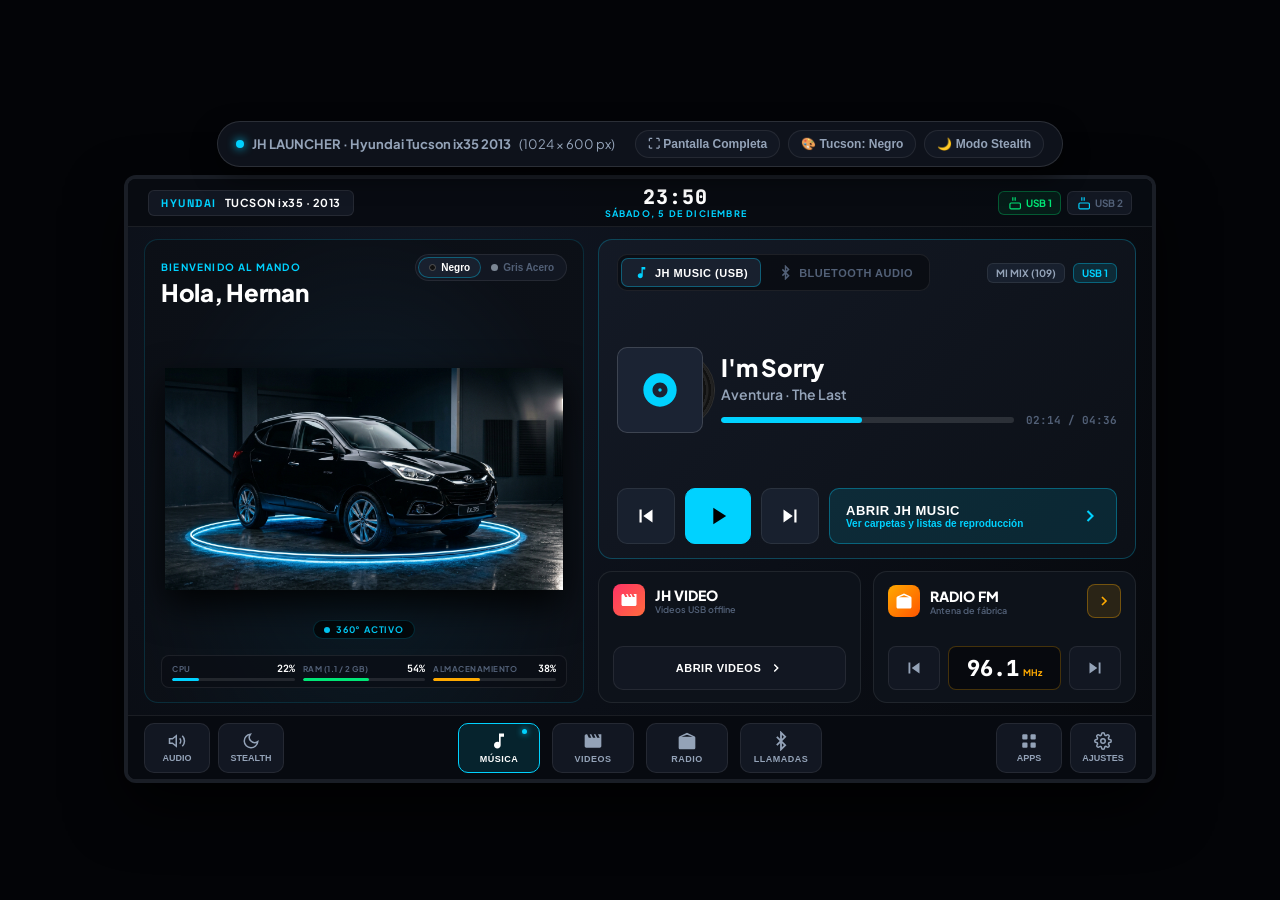
==== index.html @ 07fcec12 "feat: maqueta web aprobada de jh-launcher para hyundai tucson ix35 2013" ====
<!DOCTYPE html>
<html lang="es">
<head>
  <meta charset="UTF-8">
  <meta name="viewport" content="width=device-width, initial-scale=1.0">
  <title>JH LAUNCHER · Hyundai Tucson ix35 2013</title>
  
  <!-- Tipografía automotriz de alta gama -->
  <link rel="preconnect" href="https://fonts.googleapis.com">
  <link rel="preconnect" href="https://fonts.gstatic.com" crossorigin>
  <link href="https://fonts.googleapis.com/css2?family=Plus+Jakarta+Sans:wght@400;500;600;700;800&family=Space+Grotesk:wght@600;700&family=JetBrains+Mono:wght@500;700;800&display=swap" rel="stylesheet">
  
  <link rel="stylesheet" href="style.css">
</head>
<body class="theme-night">

  <!-- Control de visualización en PC (Marco 1024x600 vs Pantalla Completa) -->
  <div class="desktop-preview-toolbar">
    <div class="toolbar-info">
      <span class="pulse-indicator"></span>
      <strong>JH LAUNCHER · Hyundai Tucson ix35 2013</strong> (1024 × 600 px)
    </div>
    <div class="toolbar-actions">
      <button id="btnToggleFull" class="toolbar-btn">⛶ Pantalla Completa</button>
      <button id="btnQuickColor" class="toolbar-btn">🎨 Tucson: Negro</button>
      <button id="btnStealthPreview" class="toolbar-btn">🌙 Modo Stealth</button>
    </div>
  </div>

  <!-- Contenedor del marco físico del radio (1024x600) -->
  <div class="screen-frame-wrapper" id="frameWrapper">

    <!-- OVERLAY MODO STEALTH / SIGILO NOCTURNO (TIPO PORSCHE / TESLA) -->
    <div class="stealth-mode-overlay" id="stealthOverlay">
      <div class="stealth-content">
        <div class="stealth-clock" id="stealthClock">07:56</div>
        <div class="stealth-date" id="stealthDate">DOMINGO, 25 DE OCTUBRE</div>
        <div class="stealth-track" id="stealthTrack">
          <span class="stealth-icon">♪</span>
          <span id="stealthTrackName">I'm Sorry — Aventura</span>
        </div>
        <span class="stealth-hint">Toca cualquier parte para despertar la pantalla</span>
      </div>
    </div>

    <!-- 1. BARRA SUPERIOR DE ESTADO (STATUS BAR LIMPIA) -->
    <header class="status-bar">
      <div class="status-col left">
        <div class="brand-pill">
          <span class="brand-logo-icon">HYUNDAI</span>
          <span class="model-badge">TUCSON ix35 · 2013</span>
        </div>
      </div>

      <div class="status-col center">
        <div class="main-clock" id="statusClock">07:56</div>
        <div class="main-date" id="statusDate">DOMINGO, 25 DE OCTUBRE</div>
      </div>

      <div class="status-col right">
        <!-- Indicadores de Pendrives USB -->
        <div class="usb-status-group">
          <div class="usb-tag active" id="usb1Badge" title="Pendrive USB 1 montado">
            <svg class="hw-icon" viewBox="0 0 24 24" fill="none" stroke="currentColor" stroke-width="2">
              <path d="M10 2v6m4-6v6m-7 4h14a2 2 0 0 1 2 2v6a2 2 0 0 1-2 2H7a2 2 0 0 1-2-2v-6a2 2 0 0 1 2-2z"/>
            </svg>
            <span>USB 1</span>
          </div>
          <div class="usb-tag muted" id="usb2Badge" title="Puerto USB 2 disponible">
            <svg class="hw-icon" viewBox="0 0 24 24" fill="none" stroke="currentColor" stroke-width="2">
              <path d="M10 2v6m4-6v6m-7 4h14a2 2 0 0 1 2 2v6a2 2 0 0 1-2 2H7a2 2 0 0 1-2-2v-6a2 2 0 0 1 2-2z"/>
            </svg>
            <span>USB 2</span>
          </div>
        </div>
      </div>
    </header>

    <!-- 2. CUERPO PRINCIPAL DEL DASHBOARD ERGONÓMICO -->
    <main class="dashboard-body">

      <!-- COLUMNA IZQUIERDA: GEMELO DIGITAL DEL AUTO (ROTACIÓN SUAVE 360°) -->
      <section class="card vehicle-card" id="vehicleCard">
        
        <div class="vehicle-card-header">
          <div class="user-greeting">
            <span class="greeting-subtitle">BIENVENIDO AL MANDO</span>
            <h1 class="greeting-title">Hola, Hernan</h1>
          </div>

          <!-- Selector minimalista de color del Tucson (Negro por defecto vs Gris Acero) -->
          <div class="color-pill-switch" id="colorSwitch" title="Cambiar color del auto">
            <button class="color-opt-btn active" id="btnColorBlack" data-color="black">
              <span class="color-dot black-dot"></span> Negro
            </button>
            <button class="color-opt-btn" id="btnColorGrey" data-color="grey">
              <span class="color-dot grey-dot"></span> Gris Acero
            </button>
          </div>
        </div>

        <!-- ESCENARIO DEL TUCSON 2013 ROTATORIO SUAVE -->
        <div class="turntable-stage" id="turntableStage" title="Rotación suave continua 360°">
          <!-- Imagen del Hyundai Tucson ix35 2013 -->
          <div class="car-render-container" id="carRenderContainer">
            <img id="carImage" src="assets/tucson2013_black_front.jpg" alt="Hyundai Tucson ix35 2013" draggable="false">
          </div>

          <!-- Indicador sutil de rotación continua -->
          <div class="ambient-spin-badge">
            <span class="spin-dot"></span>
            <span>360° ACTIVO</span>
          </div>
        </div>

        <!-- DEMO 2: MINI TELEMETRÍA DE HARDWARE BAJO EL AUTO -->
        <div class="vehicle-hw-bar" id="vehicleHwBar" title="Hardware Monitor · Toca para abrir JH Monitor">
          <div class="hw-chip-stat">
            <div class="hw-chip-top">
              <span class="hw-lbl">CPU</span>
              <span class="hw-val" id="subCpuVal">22%</span>
            </div>
            <div class="hw-progress-track"><div class="hw-progress-fill cpu-fill" id="subCpuFill" style="width: 22%;"></div></div>
          </div>

          <div class="hw-chip-stat">
            <div class="hw-chip-top">
              <span class="hw-lbl">RAM (1.1 / 2 GB)</span>
              <span class="hw-val" id="subRamVal">54%</span>
            </div>
            <div class="hw-progress-track"><div class="hw-progress-fill ram-fill" id="subRamFill" style="width: 54%;"></div></div>
          </div>

          <div class="hw-chip-stat">
            <div class="hw-chip-top">
              <span class="hw-lbl">ALMACENAMIENTO</span>
              <span class="hw-val" id="subStorageVal">38%</span>
            </div>
            <div class="hw-progress-track"><div class="hw-progress-fill storage-fill" id="subStorageFill" style="width: 38%;"></div></div>
          </div>
        </div>

      </section>

      <!-- COLUMNA DERECHA: ZERO LAYER HUD (JH MUSIC RELEVANTE + ACCESOS RÁPIDOS) -->
      <section class="right-stack">

        <!-- 1. TARJETA PRINCIPAL PROTAGONISTA: JH MUSIC (PANEL ALTO DE CONTROL DIRECTO) -->
        <div class="card app-card music-app-card" id="cardJhMusic">
          <div class="music-card-header">
            <!-- Selector de Fuente Multimedia: USB (JH Music) vs Bluetooth Audio (Teléfono) -->
            <div class="media-source-selector" id="mediaSourceSelector">
              <button class="source-tab-btn active" id="btnSourceUsb" data-source="usb" title="Música local de los pendrives USB">
                <svg viewBox="0 0 24 24" fill="currentColor" class="tab-icon">
                  <path d="M12 3v10.55c-.59-.34-1.27-.55-2-.55-2.21 0-4 1.79-4 4s1.79 4 4 4 4-1.79 4-4V7h4V3h-6z"/>
                </svg>
                <span>JH MUSIC (USB)</span>
              </button>

              <button class="source-tab-btn" id="btnSourceBt" data-source="bt" title="Audio desde YouTube, Spotify o teléfono">
                <svg viewBox="0 0 24 24" fill="none" stroke="currentColor" stroke-width="2.3" class="tab-icon">
                  <path d="m7 7 10 10-5 5V2l5 5L7 17"/>
                </svg>
                <span>BLUETOOTH AUDIO</span>
              </button>
            </div>
            
            <div class="header-right-badges">
              <span class="playlist-chip" id="sourceExtraBadge">MI MIX (109)</span>
              <span class="source-chip" id="sourceStatusChip">USB 1</span>
            </div>
          </div>

          <!-- CONTENIDO MUSICAL EXPANDIDO -->
          <div class="media-now-playing-large">
            <div class="album-art-box-large">
              <div class="vinyl-disc-large" id="vinylDisc"></div>
              <div class="art-cover-large" id="musicArtCover">
                <svg viewBox="0 0 24 24" fill="currentColor" class="art-placeholder-icon">
                  <path d="M12 2C6.48 2 2 6.48 2 12s4.48 10 10 10 10-4.48 10-10S17.52 2 12 2zm0 14.5c-2.49 0-4.5-2.01-4.5-4.5S9.51 7.5 12 7.5s4.5 2.01 4.5 4.5-2.01 4.5-4.5 4.5zm0-5.5c-.55 0-1 .45-1 1s.45 1 1 1 1-.45 1-1-.45-1-1-1z"/>
                </svg>
              </div>
            </div>
            
            <div class="media-meta-large">
              <div class="track-title-large" id="trackTitle">I'm Sorry</div>
              <div class="track-artist-large" id="trackArtist">Aventura · The Last</div>
              
              <!-- Barra de progreso amplia -->
              <div class="playback-progress-row">
                <div class="progress-bar-bg">
                  <div class="progress-bar-fill" id="musicProgressFill" style="width: 48%;"></div>
                </div>
                <div class="time-readout" id="timeReadout">02:14 / 04:36</div>
              </div>
            </div>
          </div>

          <!-- BOTONES TÁCTILES GIGANTES (FILOSOFÍA ZERO LAYER: MANEJO SEGURO SIN DISTRACCIÓN) -->
          <div class="giant-controls-row">
            <button class="haptic-btn ctrl-btn-giant" id="btnPrevTrack" title="Canción anterior">
              <svg viewBox="0 0 24 24" fill="currentColor"><path d="M6 6h2v12H6zm3.5 6 8.5 6V6z"/></svg>
            </button>
            
            <button class="haptic-btn ctrl-btn-giant play-btn-giant" id="btnPlayPause" title="Reproducir / Pausa">
              <svg class="icon-play" viewBox="0 0 24 24" fill="currentColor"><path d="M8 5v14l11-7z"/></svg>
            </button>
            
            <button class="haptic-btn ctrl-btn-giant" id="btnNextTrack" title="Siguiente canción">
              <svg viewBox="0 0 24 24" fill="currentColor"><path d="m6 18 8.5-6L6 6v12zM16 6v12h2V6h-2z"/></svg>
            </button>
            
            <button class="haptic-btn open-app-btn-giant" id="btnLaunchJhMusic" title="Abrir app completa JH Music">
              <div class="open-label-group">
                <span class="open-title">ABRIR JH MUSIC</span>
                <span class="open-sub">Ver carpetas y listas de reproducción</span>
              </div>
              <svg viewBox="0 0 24 24" fill="none" stroke="currentColor" stroke-width="2.5"><path d="m9 18 6-6-6-6"/></svg>
            </button>
          </div>
        </div>

        <!-- 2. FILA INFERIOR COMPACTA: ACCESOS DIRECTOS A JH VIDEO & RADIO FM -->
        <div class="bottom-split-cards">

          <!-- ACCESO COMPACTO: JH VIDEO -->
          <div class="card sub-app-card" id="cardJhVideo">
            <div class="sub-card-top-row">
              <div class="sub-card-content">
                <div class="app-badge-icon video-badge">
                  <svg viewBox="0 0 24 24" fill="currentColor">
                    <path d="m18 4 2 4h-3l-2-4h-2l2 4h-3l-2-4H8l2 4H7L5 4H4c-1.1 0-1.99.9-1.99 2L2 18c0 1.1.9 2 2 2h16c1.1 0 2-.9 2-2V4h-4z"/>
                  </svg>
                </div>
                <div class="sub-card-title">
                  <span class="sub-name">JH VIDEO</span>
                  <span class="sub-desc">Videos USB offline</span>
                </div>
              </div>
            </div>
            <button class="haptic-btn sub-launch-pill" id="btnLaunchJhVideo">
              <span>ABRIR VIDEOS</span>
              <svg viewBox="0 0 24 24" fill="none" stroke="currentColor" stroke-width="2.5"><path d="m9 18 6-6-6-6"/></svg>
            </button>
          </div>

          <!-- ACCESO: RADIO FM CON CONTROLES DIRECTOS ANTERIOR / SIGUIENTE -->
          <div class="card sub-app-card radio-live-card" id="cardRadioFm">
            <div class="sub-card-top-row">
              <div class="sub-card-content">
                <div class="app-badge-icon radio-badge">
                  <svg viewBox="0 0 24 24" fill="currentColor">
                    <path d="M3.24 6.15C2.51 6.43 2 7.17 2 8v12c0 1.1.9 2 2 2h16c1.1 0 2-.9 2-2V8c0-.83-.51-1.57-1.24-1.85L12 2 3.24 6.15zM12 4.41l6.76 2.59H5.24L12 4.41z"/>
                  </svg>
                </div>
                <div class="sub-card-title">
                  <span class="sub-name">RADIO FM</span>
                  <span class="sub-desc">Antena de fábrica</span>
                </div>
              </div>
              <button class="haptic-btn radio-open-btn" id="btnLaunchRadio" title="Abrir app de Radio completa">
                <svg viewBox="0 0 24 24" fill="none" stroke="currentColor" stroke-width="2.5"><path d="m9 18 6-6-6-6"/></svg>
              </button>
            </div>

            <!-- CONTROLES DIRECTOS DE SINTONIZACIÓN ANTERIOR / SIGUIENTE -->
            <div class="radio-tune-row">
              <button class="haptic-btn radio-tune-btn" id="btnRadioPrev" title="Estación anterior">
                <svg viewBox="0 0 24 24" fill="currentColor"><path d="M6 6h2v12H6zm3.5 6 8.5 6V6z"/></svg>
              </button>

              <div class="radio-frequency-box" id="radioFreqBadge" title="Toca para abrir radio">
                <span class="radio-freq-num" id="radioFreqDisplay">96.1</span>
                <span class="radio-freq-unit">MHz</span>
              </div>

              <button class="haptic-btn radio-tune-btn" id="btnRadioNext" title="Siguiente estación">
                <svg viewBox="0 0 24 24" fill="currentColor"><path d="m6 18 8.5-6L6 6v12zM16 6v12h2V6h-2z"/></svg>
              </button>
            </div>
          </div>

        </div>

      </section>

    </main>

    <!-- 3. BARRA INFERIOR FLOTANTE (DOCK ERGONÓMICO DE GAMA ALTA) -->
    <footer class="dock-bar">
      <div class="dock-left">
        <!-- Botón rápido Silencio / Mute -->
        <button class="dock-action-btn" id="btnMuteToggle" title="Silenciar audio">
          <svg viewBox="0 0 24 24" fill="none" stroke="currentColor" stroke-width="2">
            <polygon points="11 5 6 9 2 9 2 15 6 15 11 19 11 5"/>
            <path d="M19.07 4.93a10 10 0 0 1 0 14.14M15.54 8.46a5 5 0 0 1 0 7.07"/>
          </svg>
          <span id="muteLabel">AUDIO</span>
        </button>

        <!-- Botón Modo Stealth (Sigilo Nocturno Porsche/Tesla) -->
        <button class="dock-action-btn" id="btnStealthMode" title="Modo Sigilo: Atenúa la pantalla de noche con 1 toque">
          <svg viewBox="0 0 24 24" fill="none" stroke="currentColor" stroke-width="2">
            <path d="M21 12.79A9 9 0 1 1 11.21 3 7 7 0 0 0 21 12.79z"/>
          </svg>
          <span>STEALTH</span>
        </button>
      </div>

      <div class="dock-center">
        <!-- Accesos rápidos a apps principales -->
        <button class="dock-icon-btn active" id="dockBtnMusic" title="JH Music">
          <span class="dock-badge-dot"></span>
          <svg viewBox="0 0 24 24" fill="currentColor">
            <path d="M12 3v10.55c-.59-.34-1.27-.55-2-.55-2.21 0-4 1.79-4 4s1.79 4 4 4 4-1.79 4-4V7h4V3h-6z"/>
          </svg>
          <span>MÚSICA</span>
        </button>

        <button class="dock-icon-btn" id="dockBtnVideo" title="JH Video">
          <svg viewBox="0 0 24 24" fill="currentColor">
            <path d="m18 4 2 4h-3l-2-4h-2l2 4h-3l-2-4H8l2 4H7L5 4H4c-1.1 0-1.99.9-1.99 2L2 18c0 1.1.9 2 2 2h16c1.1 0 2-.9 2-2V4h-4z"/>
          </svg>
          <span>VIDEOS</span>
        </button>

        <button class="dock-icon-btn" id="dockBtnRadio" title="Radio FM Nativa">
          <svg viewBox="0 0 24 24" fill="currentColor">
            <path d="M3.24 6.15C2.51 6.43 2 7.17 2 8v12c0 1.1.9 2 2 2h16c1.1 0 2-.9 2-2V8c0-.83-.51-1.57-1.24-1.85L12 2 3.24 6.15zM12 4.41l6.76 2.59H5.24L12 4.41z"/>
          </svg>
          <span>RADIO</span>
        </button>

        <button class="dock-icon-btn" id="dockBtnBt" title="Bluetooth Manos Libres">
          <svg viewBox="0 0 24 24" fill="none" stroke="currentColor" stroke-width="2.2">
            <path d="m7 7 10 10-5 5V2l5 5L7 17"/>
          </svg>
          <span>LLAMADAS</span>
        </button>
      </div>

      <div class="dock-right">
        <!-- Cajón de todas las aplicaciones de Android -->
        <button class="dock-action-btn" id="btnAllApps" title="Todas las aplicaciones">
          <svg viewBox="0 0 24 24" fill="currentColor">
            <rect x="3" y="3" width="7" height="7" rx="1.5"/>
            <rect x="14" y="3" width="7" height="7" rx="1.5"/>
            <rect x="3" y="14" width="7" height="7" rx="1.5"/>
            <rect x="14" y="14" width="7" height="7" rx="1.5"/>
          </svg>
          <span>APPS</span>
        </button>

        <!-- Ajustes del Sistema y Rescate de fábrica -->
        <button class="dock-action-btn" id="btnSystemSettings" title="Configuración de la radio">
          <svg viewBox="0 0 24 24" fill="none" stroke="currentColor" stroke-width="2">
            <circle cx="12" cy="12" r="3"/>
            <path d="M19.4 15a1.65 1.65 0 0 0 .33 1.82l.06.06a2 2 0 0 1 0 2.83 2 2 0 0 1-2.83 0l-.06-.06a1.65 1.65 0 0 0-1.82-.33 1.65 1.65 0 0 0-1 1.51V21a2 2 0 0 1-2 2 2 2 0 0 1-2-2v-.09A1.65 1.65 0 0 0 9 19.4a1.65 1.65 0 0 0-1.82.33l-.06.06a2 2 0 0 1-2.83 0 2 2 0 0 1 0-2.83l.06-.06a1.65 1.65 0 0 0 .33-1.82 1.65 1.65 0 0 0-1.51-1H3a2 2 0 0 1-2-2 2 2 0 0 1 2-2h.09A1.65 1.65 0 0 0 4.6 9a1.65 1.65 0 0 0-.33-1.82l-.06-.06a2 2 0 0 1 0-2.83 2 2 0 0 1 2.83 0l.06.06a1.65 1.65 0 0 0 1.82.33H9a1.65 1.65 0 0 0 1-1.51V3a2 2 0 0 1 2-2 2 2 0 0 1 2 2v.09a1.65 1.65 0 0 0 1 1.51 1.65 1.65 0 0 0 1.82-.33l.06-.06a2 2 0 0 1 2.83 0 2 2 0 0 1 0 2.83l-.06.06a1.65 1.65 0 0 0-.33 1.82V9a1.65 1.65 0 0 0 1.51 1H21a2 2 0 0 1 2 2 2 2 0 0 1-2 2h-.09a1.65 1.65 0 0 0-1.51 1z"/>
          </svg>
          <span>AJUSTES</span>
        </button>
      </div>
    </footer>

    <!-- MODAL DE TOQUE / SIMULACIÓN DE LANZAMIENTO DE APP -->
    <div class="app-launch-toast" id="launchToast">
      <span class="toast-icon">🚀</span>
      <span class="toast-msg" id="toastMsg">Abriendo JH Music...</span>
    </div>

  </div>

  <script src="app.js"></script>
</body>
</html>
---- style.css ----
/* ==========================================================================
   JH LAUNCHER · HYUNDAI TUCSON ix35 2013 (1024x600)
   Diseño Automotriz de Gama Alta (Obsidian Luxury & Zero Layer Edition)
   Optimizado para GPU Mali-400 y Chip Autochips AC8227L
   ========================================================================== */

:root {
  /* Paleta cromática OEM Luxury */
  --bg-deep-space: #06080c;
  --bg-surface-1: #0c1017;
  --bg-surface-2: #121722;
  --bg-surface-3: #18202e;
  --bg-card-glass: rgba(14, 19, 27, 0.98);
  
  /* Acentos de luz automotriz */
  --accent-cyan: #00d2ff;
  --accent-cyan-glow: rgba(0, 210, 255, 0.22);
  --accent-blue-hyundai: #0077c8;
  --accent-amber: #ffaa00;
  --accent-emerald: #00e676;
  --accent-crimson: #ff3366;
  
  /* Textos de alta legibilidad en carretera */
  --text-primary: #ffffff;
  --text-secondary: #94a3b8;
  --text-muted: #526077;
  --border-subtle: rgba(255, 255, 255, 0.08);
  --border-highlight: rgba(0, 210, 255, 0.35);

  /* Dimensiones fijas nativas del radio */
  --screen-width: 1024px;
  --screen-height: 600px;
  --status-bar-height: 48px;
  --dock-bar-height: 64px;
  --main-body-height: calc(var(--screen-height) - var(--status-bar-height) - var(--dock-bar-height)); /* 488px */
}

/* Reset táctil */
* {
  box-sizing: border-box;
  margin: 0;
  padding: 0;
  user-select: none;
  -webkit-user-select: none;
  -webkit-tap-highlight-color: transparent;
}

body {
  background-color: #030407;
  color: var(--text-primary);
  font-family: 'Plus Jakarta Sans', system-ui, -apple-system, sans-serif;
  min-height: 100vh;
  padding: 16px 0;
  display: flex;
  flex-direction: column;
  align-items: center;
  justify-content: center;
  overflow-x: hidden;
  overflow-y: auto;
}

/* --------------------------------------------------------------------------
   BARRA SUPERIOR DE PRUEBA EN ESCRITORIO
   -------------------------------------------------------------------------- */
.desktop-preview-toolbar {
  position: relative;
  margin-bottom: 12px;
  display: flex;
  align-items: center;
  justify-content: space-between;
  gap: 20px;
  background: rgba(15, 20, 29, 0.95);
  border: 1px solid rgba(255, 255, 255, 0.12);
  padding: 8px 18px;
  border-radius: 30px;
  z-index: 9999;
  box-shadow: 0 10px 25px rgba(0, 0, 0, 0.5);
}

.toolbar-info {
  font-size: 13px;
  color: var(--text-secondary);
  display: flex;
  align-items: center;
  gap: 8px;
}

.pulse-indicator {
  width: 8px;
  height: 8px;
  background-color: var(--accent-cyan);
  border-radius: 50%;
  box-shadow: 0 0 10px var(--accent-cyan);
}

.toolbar-actions {
  display: flex;
  gap: 8px;
}

.toolbar-btn {
  background: var(--bg-surface-2);
  color: var(--text-secondary);
  border: 1px solid var(--border-subtle);
  border-radius: 16px;
  padding: 6px 12px;
  font-size: 12px;
  font-weight: 600;
  cursor: pointer;
  transition: all 0.2s ease;
}

.toolbar-btn:hover, .toolbar-btn.active {
  background: var(--accent-cyan);
  color: #000;
  border-color: var(--accent-cyan);
}

/* --------------------------------------------------------------------------
   MARCO FÍSICO Y RESOLUCIÓN 1024x600 DEL RADIO
   -------------------------------------------------------------------------- */
.screen-frame-wrapper {
  position: relative;
  width: var(--screen-width);
  height: var(--screen-height);
  background: radial-gradient(circle at 30% 20%, #101622 0%, #06080c 100%);
  border-radius: 8px;
  overflow: hidden;
  box-shadow: 0 0 0 4px #1a1e26, 0 25px 60px rgba(0, 0, 0, 0.85);
  display: flex;
  flex-direction: column;
}

/* Modo pantalla completa sin marco */
body.fullscreen-mode .screen-frame-wrapper {
  border-radius: 0;
  box-shadow: none;
  width: 100vw;
  height: 100vh;
}

/* --------------------------------------------------------------------------
   MODO STEALTH / SIGILO NOCTURNO (PORSCHE / TESLA STYLE)
   -------------------------------------------------------------------------- */
.stealth-mode-overlay {
  position: absolute;
  inset: 0;
  background: #020305;
  z-index: 500;
  display: flex;
  align-items: center;
  justify-content: center;
  opacity: 0;
  pointer-events: none;
  transition: opacity 0.35s ease;
  cursor: pointer;
}

.stealth-mode-overlay.active {
  opacity: 1;
  pointer-events: auto;
}

.stealth-content {
  text-align: center;
  display: flex;
  flex-direction: column;
  align-items: center;
  gap: 12px;
}

.stealth-clock {
  font-family: 'JetBrains Mono', monospace;
  font-size: 80px;
  font-weight: 800;
  color: #8da2ba;
  letter-spacing: 3px;
  line-height: 1;
}

.stealth-date {
  font-size: 14px;
  font-weight: 700;
  letter-spacing: 2px;
  color: #435467;
}

.stealth-track {
  display: flex;
  align-items: center;
  gap: 10px;
  margin-top: 18px;
  background: rgba(255, 255, 255, 0.04);
  padding: 8px 20px;
  border-radius: 20px;
  border: 1px solid rgba(255, 255, 255, 0.06);
  font-size: 15px;
  font-weight: 600;
  color: #8da2ba;
}

.stealth-icon {
  color: var(--accent-cyan);
}

.stealth-hint {
  font-size: 11px;
  font-weight: 600;
  color: #2b3644;
  letter-spacing: 1px;
  margin-top: 30px;
  text-transform: uppercase;
}

/* --------------------------------------------------------------------------
   1. STATUS BAR SUPERIOR LIMPIA (48px)
   -------------------------------------------------------------------------- */
.status-bar {
  height: var(--status-bar-height);
  min-height: var(--status-bar-height);
  display: flex;
  align-items: center;
  justify-content: space-between;
  padding: 0 20px;
  background: rgba(8, 11, 17, 0.95);
  border-bottom: 1px solid var(--border-subtle);
  z-index: 20;
}

.status-col {
  display: flex;
  align-items: center;
  gap: 12px;
}

.brand-pill {
  display: flex;
  align-items: center;
  gap: 8px;
  background: var(--bg-surface-2);
  padding: 5px 12px;
  border-radius: 6px;
  border: 1px solid var(--border-subtle);
}

.brand-logo-icon {
  font-family: 'Space Grotesk', sans-serif;
  font-weight: 700;
  font-size: 11px;
  letter-spacing: 1.5px;
  color: var(--accent-cyan);
}

.model-badge {
  font-size: 11px;
  font-weight: 700;
  color: #fff;
  letter-spacing: 0.5px;
}

.status-col.center {
  flex-direction: column;
  gap: 0;
  text-align: center;
}

.main-clock {
  font-family: 'JetBrains Mono', monospace;
  font-size: 20px;
  font-weight: 800;
  color: #fff;
  letter-spacing: 1px;
  line-height: 1.1;
}

.main-date {
  font-size: 9px;
  font-weight: 700;
  color: var(--accent-cyan);
  letter-spacing: 1.2px;
}


/* DEMO 1: CÁPSULA EN BARRA SUPERIOR */
.sys-monitor-capsule {
  display: flex;
  align-items: center;
  gap: 7px;
  background: var(--bg-surface-2);
  border: 1px solid var(--border-subtle);
  border-radius: 6px;
  padding: 4px 10px;
  cursor: pointer;
  transition: all 0.15s ease;
}

.sys-monitor-capsule:hover {
  border-color: var(--accent-cyan);
}

.sys-stat-item {
  display: flex;
  align-items: center;
  gap: 4px;
}

.stat-name {
  font-size: 9px;
  font-weight: 700;
  color: var(--text-muted);
}

.stat-number {
  font-family: 'JetBrains Mono', monospace;
  font-size: 11px;
  font-weight: 700;
  color: #fff;
}

.stat-sep {
  color: var(--text-muted);
  font-size: 10px;
  opacity: 0.5;
}

/* DEMO 2: MINI TELEMETRÍA BAJO EL AUTO */
.vehicle-hw-bar {
  display: grid;
  grid-template-columns: 1fr 1fr 1fr;
  gap: 8px;
  background: rgba(10, 13, 20, 0.7);
  border: 1px solid var(--border-subtle);
  border-radius: 8px;
  padding: 6px 10px;
  cursor: pointer;
  transition: all 0.15s ease;
  margin-top: 4px;
}

.vehicle-hw-bar:hover {
  border-color: var(--accent-cyan);
}

.hw-chip-stat {
  display: flex;
  flex-direction: column;
  gap: 3px;
}

.hw-chip-top {
  display: flex;
  justify-content: space-between;
  align-items: baseline;
}

.hw-lbl {
  font-size: 8px;
  font-weight: 700;
  color: var(--text-muted);
  letter-spacing: 0.5px;
}

.hw-val {
  font-family: 'JetBrains Mono', monospace;
  font-size: 10px;
  font-weight: 700;
  color: #fff;
}

.hw-progress-track {
  height: 3px;
  background: rgba(255, 255, 255, 0.1);
  border-radius: 2px;
  overflow: hidden;
}

.hw-progress-fill {
  height: 100%;
  border-radius: 2px;
  transition: width 0.5s ease;
}

.cpu-fill { background: var(--accent-cyan); }
.ram-fill { background: var(--accent-emerald); }
.storage-fill { background: var(--accent-amber); }

.hw-icon {
  width: 14px;
  height: 14px;
  color: var(--accent-cyan);
}

.usb-status-group {
  display: flex;
  gap: 6px;
}

.usb-tag {
  display: flex;
  align-items: center;
  gap: 5px;
  background: var(--bg-surface-2);
  border: 1px solid var(--border-subtle);
  padding: 4px 8px;
  border-radius: 6px;
  font-size: 10px;
  font-weight: 700;
  color: var(--text-muted);
}

.usb-tag.active {
  color: var(--accent-emerald);
  border-color: rgba(0, 230, 118, 0.3);
  background: rgba(0, 230, 118, 0.08);
}
.usb-tag.active .hw-icon {
  color: var(--accent-emerald);
}

/* --------------------------------------------------------------------------
   2. CUERPO PRINCIPAL (488px) - LAYOUT LIMPIO DE 2 COLUMNAS
   -------------------------------------------------------------------------- */
.dashboard-body {
  height: var(--main-body-height);
  padding: 12px 16px;
  display: grid;
  grid-template-columns: 440px 1fr;
  gap: 14px;
  z-index: 10;
}

/* Estilos de Tarjeta Base (GPU-Friendly: sin box-shadows borrosas pesadas) */
.card {
  background: var(--bg-card-glass);
  border: 1px solid var(--border-subtle);
  border-radius: 14px;
  position: relative;
  overflow: hidden;
  display: flex;
  flex-direction: column;
}

/* COLUMNA IZQUIERDA: TARJETA DEL TUCSON 2013 */
.vehicle-card {
  padding: 14px 16px;
  background: radial-gradient(ellipse at 50% 65%, rgba(0, 210, 255, 0.06) 0%, rgba(12, 16, 23, 0.98) 75%);
  border-color: rgba(0, 210, 255, 0.15);
  justify-content: space-between;
}

.vehicle-card-header {
  display: flex;
  justify-content: space-between;
  align-items: flex-start;
}

.greeting-subtitle {
  font-size: 10px;
  font-weight: 700;
  text-transform: uppercase;
  letter-spacing: 1.2px;
  color: var(--accent-cyan);
}

.greeting-title {
  font-size: 24px;
  font-weight: 800;
  color: #fff;
  letter-spacing: -0.3px;
  margin-top: 2px;
}

/* Selector minimalista de color (Negro vs Gris Acero) */
.color-pill-switch {
  display: flex;
  background: var(--bg-surface-2);
  border: 1px solid var(--border-subtle);
  border-radius: 20px;
  padding: 2px;
}

.color-opt-btn {
  background: transparent;
  border: none;
  color: var(--text-muted);
  font-size: 10px;
  font-weight: 700;
  padding: 4px 10px;
  border-radius: 14px;
  cursor: pointer;
  display: flex;
  align-items: center;
  gap: 5px;
  transition: all 0.15s ease;
}

.color-dot {
  width: 7px;
  height: 7px;
  border-radius: 50%;
}
.black-dot {
  background-color: #111;
  border: 1px solid #555;
}
.grey-dot {
  background-color: #7b8694;
}

.color-opt-btn.active {
  background: var(--bg-surface-3);
  color: #fff;
  border: 1px solid var(--border-highlight);
}

/* ESCENARIO DEL AUTO 3D ROTATORIO SUAVE */
.turntable-stage {
  position: relative;
  width: 100%;
  flex: 1;
  display: flex;
  align-items: center;
  justify-content: center;
  margin: 6px 0;
}

.car-render-container {
  position: relative;
  width: 100%;
  height: 100%;
  display: flex;
  align-items: center;
  justify-content: center;
  z-index: 2;
}

.car-render-container img {
  max-width: 98%;
  max-height: 290px;
  object-fit: contain;
  filter: drop-shadow(0 15px 18px rgba(0,0,0,0.9));
  transition: opacity 0.35s ease-out, transform 0.35s ease-out;
  pointer-events: none;
}

.ambient-spin-badge {
  position: absolute;
  bottom: 6px;
  display: flex;
  align-items: center;
  gap: 6px;
  font-size: 9px;
  font-weight: 700;
  color: var(--accent-cyan);
  background: rgba(0, 0, 0, 0.65);
  border: 1px solid rgba(0, 210, 255, 0.2);
  padding: 3px 10px;
  border-radius: 12px;
  letter-spacing: 0.8px;
}

.spin-dot {
  width: 6px;
  height: 6px;
  border-radius: 50%;
  background: var(--accent-cyan);
  animation: pulseDot 2s infinite ease-in-out;
}

@keyframes pulseDot {
  0%, 100% { opacity: 0.4; }
  50% { opacity: 1; }
}

/* --------------------------------------------------------------------------
   COLUMNA DERECHA: ZERO LAYER HUD
   -------------------------------------------------------------------------- */
.right-stack {
  display: flex;
  flex-direction: column;
  gap: 12px;
  height: 100%;
}

/* 1. TARJETA PROTAGONISTA: JH MUSIC (PANEL ALTO ~320px) */
.music-app-card {
  height: 320px;
  padding: 14px 18px;
  background: linear-gradient(135deg, rgba(20, 26, 38, 0.98) 0%, rgba(12, 16, 23, 0.98) 100%);
  border-color: rgba(0, 210, 255, 0.25);
  justify-content: space-between;
}

.music-card-header {
  display: flex;
  justify-content: space-between;
  align-items: center;
}

.app-brand-lockup {
  display: flex;
  align-items: center;
  gap: 10px;
}

.app-badge-icon {
  width: 32px;
  height: 32px;
  border-radius: 8px;
  display: flex;
  align-items: center;
  justify-content: center;
}
.app-badge-icon svg {
  width: 18px;
  height: 18px;
}

.music-badge {
  background: linear-gradient(135deg, #00d2ff, #0066ff);
  color: #fff;
}
.video-badge {
  background: linear-gradient(135deg, #ff3366, #ff6b3d);
  color: #fff;
}
.radio-badge {
  background: linear-gradient(135deg, #ffaa00, #ff5500);
  color: #fff;
}

/* Selector de fuente de audio (JH Music USB vs Bluetooth Teléfono) */
.media-source-selector {
  display: flex;
  background: rgba(8, 11, 17, 0.75);
  border: 1px solid var(--border-subtle);
  border-radius: 10px;
  padding: 3px;
  gap: 4px;
}

.source-tab-btn {
  background: transparent;
  border: 1px solid transparent;
  color: var(--text-muted);
  font-size: 11px;
  font-weight: 700;
  letter-spacing: 0.5px;
  padding: 6px 12px;
  border-radius: 7px;
  cursor: pointer;
  display: flex;
  align-items: center;
  gap: 6px;
  transition: all 0.15s ease;
}

.source-tab-btn .tab-icon {
  width: 15px;
  height: 15px;
}

.source-tab-btn.active {
  background: var(--bg-surface-3);
  color: #fff;
  border-color: var(--border-highlight);
}

.source-tab-btn.active[data-source="bt"] {
  border-color: rgba(0, 210, 255, 0.4);
  color: #fff;
}
.source-tab-btn.active[data-source="bt"] .tab-icon {
  color: var(--accent-cyan);
}
.source-tab-btn.active[data-source="usb"] .tab-icon {
  color: var(--accent-cyan);
}

.header-right-badges {
  display: flex;
  gap: 8px;
}

.playlist-chip {
  background: var(--bg-surface-3);
  color: var(--text-secondary);
  border: 1px solid var(--border-subtle);
  font-size: 10px;
  font-weight: 700;
  padding: 3px 8px;
  border-radius: 6px;
}

.source-chip {
  background: rgba(0, 210, 255, 0.12);
  color: var(--accent-cyan);
  border: 1px solid rgba(0, 210, 255, 0.35);
  font-size: 10px;
  font-weight: 700;
  padding: 3px 8px;
  border-radius: 6px;
}

/* CONTENIDO REPRODUCTOR EXPANDIDO */
.media-now-playing-large {
  display: flex;
  align-items: center;
  gap: 18px;
  margin: 6px 0;
}

.album-art-box-large {
  position: relative;
  width: 86px;
  height: 86px;
}

.vinyl-disc-large {
  position: absolute;
  top: 4px;
  right: -12px;
  width: 78px;
  height: 78px;
  border-radius: 50%;
  background: repeating-radial-gradient(circle, #222 0, #222 2px, #111 3px, #111 5px);
  border: 1px solid rgba(255,255,255,0.12);
  z-index: 1;
  transition: transform 0.5s ease;
}

.vinyl-disc-large.spinning {
  animation: spinRecord 4s linear infinite;
}

@keyframes spinRecord {
  100% { transform: rotate(360deg); }
}

.art-cover-large {
  position: absolute;
  top: 0;
  left: 0;
  width: 86px;
  height: 86px;
  border-radius: 10px;
  background: #1b2333;
  display: flex;
  align-items: center;
  justify-content: center;
  z-index: 2;
  border: 1px solid rgba(255,255,255,0.15);
}

.art-placeholder-icon {
  width: 40px;
  height: 40px;
  color: var(--accent-cyan);
}

.media-meta-large {
  flex: 1;
  overflow: hidden;
}

.track-title-large {
  font-size: 24px;
  font-weight: 800;
  color: #fff;
  white-space: nowrap;
  overflow: hidden;
  text-overflow: ellipsis;
  letter-spacing: -0.2px;
}

.track-artist-large {
  font-size: 14px;
  font-weight: 600;
  color: var(--text-secondary);
  margin-top: 3px;
  white-space: nowrap;
  overflow: hidden;
  text-overflow: ellipsis;
}

.playback-progress-row {
  margin-top: 10px;
  display: flex;
  align-items: center;
  gap: 12px;
}

.progress-bar-bg {
  flex: 1;
  height: 6px;
  background: rgba(255, 255, 255, 0.12);
  border-radius: 3px;
  overflow: hidden;
}

.progress-bar-fill {
  height: 100%;
  background: var(--accent-cyan);
  border-radius: 3px;
}

.time-readout {
  font-family: 'JetBrains Mono', monospace;
  font-size: 11px;
  font-weight: 700;
  color: var(--text-muted);
}

/* BOTONES TÁCTILES GIGANTES ZERO LAYER (60px DE ALTURA) */
.giant-controls-row {
  display: flex;
  align-items: center;
  gap: 10px;
}

.haptic-btn {
  background: var(--bg-surface-3);
  border: 1px solid var(--border-subtle);
  color: #fff;
  border-radius: 10px;
  cursor: pointer;
  transition: transform 0.08s ease, background 0.12s ease;
  display: flex;
  align-items: center;
  justify-content: center;
}

.haptic-btn:active {
  transform: scale(0.95);
  background: var(--accent-cyan);
  color: #000;
}

.ctrl-btn-giant {
  width: 58px;
  height: 56px;
}
.ctrl-btn-giant svg {
  width: 26px;
  height: 26px;
}

.play-btn-giant {
  width: 66px;
  height: 56px;
  background: var(--accent-cyan);
  color: #000;
  border-color: var(--accent-cyan);
}
.play-btn-giant:active {
  background: #fff;
  color: #000;
}
.play-btn-giant svg {
  width: 28px;
  height: 28px;
}

.open-app-btn-giant {
  flex: 1;
  height: 56px;
  padding: 0 16px;
  justify-content: space-between;
  background: rgba(0, 210, 255, 0.12);
  border-color: rgba(0, 210, 255, 0.35);
  color: var(--accent-cyan);
}

.open-label-group {
  display: flex;
  flex-direction: column;
  align-items: flex-start;
  text-align: left;
}

.open-title {
  font-size: 13px;
  font-weight: 800;
  letter-spacing: 0.5px;
  color: #fff;
}

.open-sub {
  font-size: 10px;
  font-weight: 600;
  color: var(--accent-cyan);
}

.open-app-btn-giant svg {
  width: 20px;
  height: 20px;
}

/* 2. FILA INFERIOR COMPACTA (~135px) */
.bottom-split-cards {
  display: grid;
  grid-template-columns: 1fr 1fr;
  gap: 12px;
  flex: 1;
}

.sub-app-card {
  padding: 12px 14px;
  justify-content: space-between;
}

.sub-card-top-row {
  display: flex;
  justify-content: space-between;
  align-items: center;
}

.sub-card-content {
  display: flex;
  align-items: center;
  gap: 10px;
}

.sub-card-title {
  display: flex;
  flex-direction: column;
}

.sub-name {
  font-size: 14px;
  font-weight: 800;
  color: #fff;
}

.sub-desc {
  font-size: 9px;
  font-weight: 600;
  color: var(--text-muted);
}

.radio-open-btn {
  width: 34px;
  height: 34px;
  background: rgba(255, 170, 0, 0.12);
  border-color: rgba(255, 170, 0, 0.35);
  color: var(--accent-amber);
  border-radius: 8px;
}
.radio-open-btn svg {
  width: 16px;
  height: 16px;
}

/* SINTONIZADOR DIRECTO ANTERIOR / SIGUIENTE (ZERO LAYER) */
.radio-tune-row {
  display: flex;
  align-items: center;
  gap: 8px;
  margin-top: 6px;
}

.radio-tune-btn {
  width: 52px;
  height: 44px;
  background: var(--bg-surface-2);
  border-color: var(--border-subtle);
  color: var(--text-secondary);
  border-radius: 8px;
}
.radio-tune-btn:active {
  background: var(--accent-amber);
  color: #000;
}
.radio-tune-btn svg {
  width: 22px;
  height: 22px;
}

.radio-frequency-box {
  flex: 1;
  height: 44px;
  background: rgba(0, 0, 0, 0.45);
  border: 1px solid rgba(255, 170, 0, 0.25);
  border-radius: 8px;
  display: flex;
  align-items: baseline;
  justify-content: center;
  gap: 4px;
  cursor: pointer;
  transition: border-color 0.15s ease;
}
.radio-frequency-box:hover {
  border-color: var(--accent-amber);
}

.radio-freq-num {
  font-family: 'JetBrains Mono', monospace;
  font-size: 22px;
  font-weight: 800;
  color: #fff;
  line-height: 44px;
}

.radio-freq-unit {
  font-size: 9px;
  font-weight: 700;
  color: var(--accent-amber);
}

.sub-launch-pill {
  height: 44px;
  width: 100%;
  font-size: 11px;
  font-weight: 800;
  letter-spacing: 0.5px;
  gap: 8px;
  background: var(--bg-surface-2);
  margin-top: 6px;
}
.sub-launch-pill svg {
  width: 14px;
  height: 14px;
}

/* --------------------------------------------------------------------------
   3. BARRA INFERIOR DOCK FLOTANTE (64px)
   -------------------------------------------------------------------------- */
.dock-bar {
  height: var(--dock-bar-height);
  min-height: var(--dock-bar-height);
  display: flex;
  align-items: center;
  justify-content: space-between;
  padding: 0 16px;
  background: rgba(8, 11, 17, 0.98);
  border-top: 1px solid var(--border-subtle);
  z-index: 20;
}

.dock-left, .dock-right {
  display: flex;
  gap: 8px;
}

.dock-center {
  display: flex;
  gap: 12px;
}

/* Botones del Dock */
.dock-icon-btn, .dock-action-btn {
  height: 50px;
  display: flex;
  flex-direction: column;
  align-items: center;
  justify-content: center;
  gap: 3px;
  background: var(--bg-surface-2);
  border: 1px solid var(--border-subtle);
  border-radius: 10px;
  color: var(--text-secondary);
  cursor: pointer;
  transition: all 0.12s ease;
  position: relative;
}

.dock-icon-btn {
  width: 82px;
}
.dock-icon-btn svg {
  width: 20px;
  height: 20px;
}
.dock-icon-btn span {
  font-size: 9px;
  font-weight: 700;
  letter-spacing: 0.5px;
}

.dock-icon-btn.active {
  background: rgba(0, 210, 255, 0.12);
  border-color: var(--accent-cyan);
  color: #fff;
}
.dock-badge-dot {
  position: absolute;
  top: 5px;
  right: 12px;
  width: 5px;
  height: 5px;
  background-color: var(--accent-cyan);
  border-radius: 50%;
  box-shadow: 0 0 6px var(--accent-cyan);
}

.dock-action-btn {
  width: 66px;
}
.dock-action-btn svg {
  width: 18px;
  height: 18px;
  color: var(--text-secondary);
}
.dock-action-btn span {
  font-size: 9px;
  font-weight: 700;
}

.dock-icon-btn:active, .dock-action-btn:active {
  transform: scale(0.94);
  background: var(--accent-cyan);
  color: #000;
}
.dock-icon-btn:active svg, .dock-action-btn:active svg {
  color: #000;
}

/* --------------------------------------------------------------------------
   TOAST DE LANZAMIENTO
   -------------------------------------------------------------------------- */
.app-launch-toast {
  position: absolute;
  top: 60px;
  left: 50%;
  transform: translateX(-50%) translateY(-20px);
  background: rgba(0, 0, 0, 0.92);
  border: 1px solid var(--accent-cyan);
  box-shadow: 0 10px 30px rgba(0, 210, 255, 0.35);
  border-radius: 25px;
  padding: 10px 22px;
  display: flex;
  align-items: center;
  gap: 10px;
  font-size: 13px;
  font-weight: 700;
  color: #fff;
  opacity: 0;
  pointer-events: none;
  z-index: 999;
  transition: all 0.25s cubic-bezier(0.175, 0.885, 0.32, 1.275);
}

.app-launch-toast.show {
  transform: translateX(-50%) translateY(0);
  opacity: 1;
}
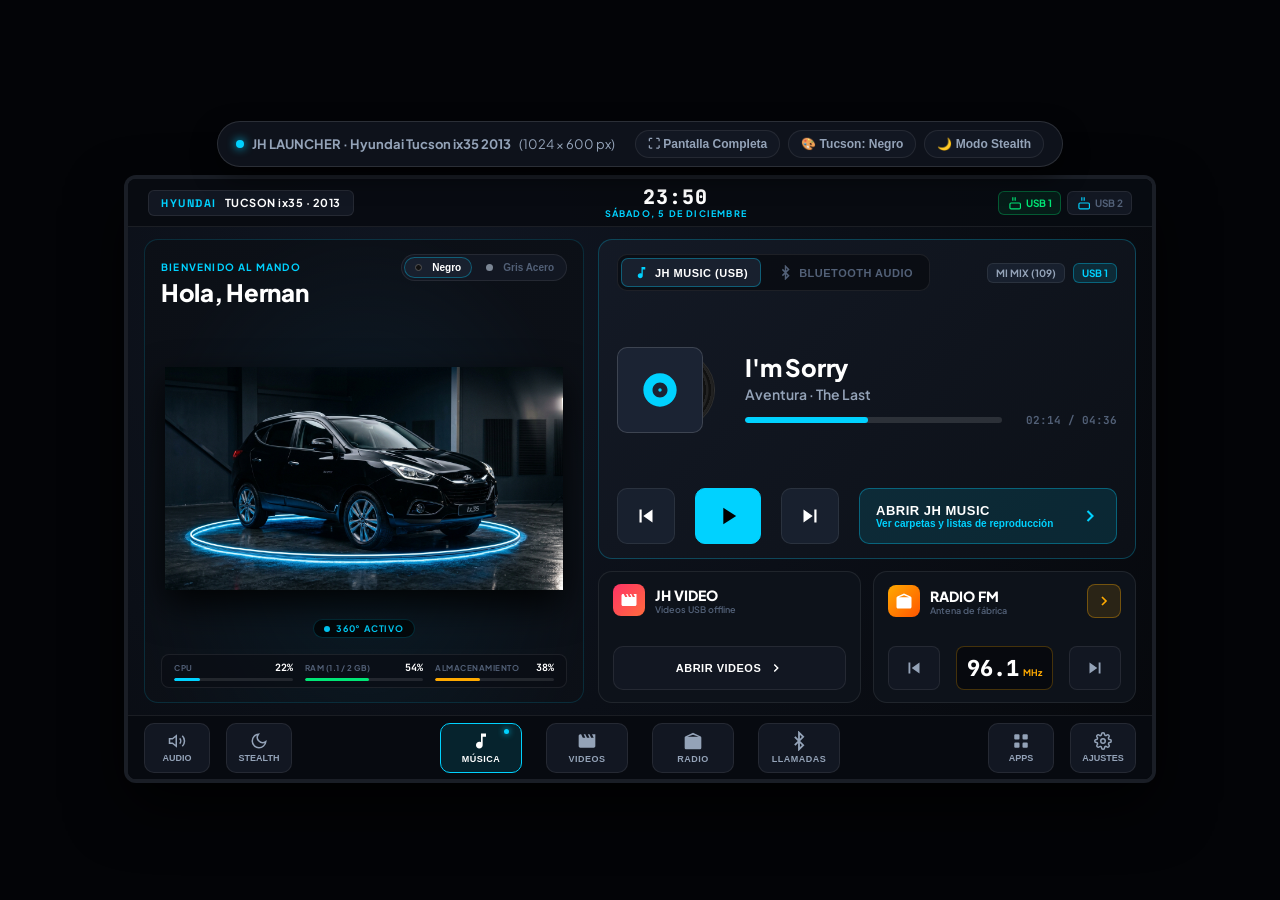
==== commit d4ef2ffd: "fix" ====
--- a/index.html
+++ b/index.html
@@ -36,7 +36,9 @@
         <div class="stealth-clock" id="stealthClock">07:56</div>
         <div class="stealth-date" id="stealthDate">DOMINGO, 25 DE OCTUBRE</div>
         <div class="stealth-track" id="stealthTrack">
-          <span class="stealth-icon">♪</span>
+          <svg class="stealth-icon" viewBox="0 0 24 24" width="16" height="16" fill="currentColor">
+            <path d="M12 3v10.55c-.59-.34-1.27-.55-2-.55-2.21 0-4 1.79-4 4s1.79 4 4 4 4-1.79 4-4V7h4V3h-6z"/>
+          </svg>
           <span id="stealthTrackName">I'm Sorry — Aventura</span>
         </div>
         <span class="stealth-hint">Toca cualquier parte para despertar la pantalla</span>
--- a/style.css
+++ b/style.css
@@ -131,12 +131,27 @@
   flex-direction: column;
 }
 
-/* Modo pantalla completa sin marco */
-body.fullscreen-mode .screen-frame-wrapper {
-  border-radius: 0;
-  box-shadow: none;
-  width: 100vw;
-  height: 100vh;
+/* Modo pantalla completa y Android Nativo */
+body.fullscreen-mode,
+body.android-native {
+  padding: 0 !important;
+  margin: 0 !important;
+  overflow: hidden !important;
+  width: 100vw !important;
+  height: 100vh !important;
+}
+
+body.fullscreen-mode .desktop-preview-toolbar,
+body.android-native .desktop-preview-toolbar {
+  display: none !important;
+}
+
+body.fullscreen-mode .screen-frame-wrapper,
+body.android-native .screen-frame-wrapper {
+  border-radius: 0 !important;
+  box-shadow: none !important;
+  width: 100vw !important;
+  height: 100vh !important;
 }
 
 /* --------------------------------------------------------------------------
@@ -144,9 +159,14 @@
    -------------------------------------------------------------------------- */
 .stealth-mode-overlay {
   position: absolute;
-  inset: 0;
+  top: 0;
+  left: 0;
+  right: 0;
+  bottom: 0;
+  width: 100%;
+  height: 100%;
   background: #020305;
-  z-index: 500;
+  z-index: 9999;
   display: flex;
   align-items: center;
   justify-content: center;
@@ -186,21 +206,38 @@
 }
 
 .stealth-track {
-  display: flex;
-  align-items: center;
-  gap: 10px;
+  display: inline-flex;
+  align-items: center;
+  justify-content: center;
   margin-top: 18px;
-  background: rgba(255, 255, 255, 0.04);
-  padding: 8px 20px;
-  border-radius: 20px;
-  border: 1px solid rgba(255, 255, 255, 0.06);
+  background: rgba(255, 255, 255, 0.05);
+  padding: 8px 22px;
+  border-radius: 999px;
+  border: 1px solid rgba(0, 210, 255, 0.2);
+  box-shadow: 0 4px 16px rgba(0, 0, 0, 0.4);
   font-size: 15px;
   font-weight: 600;
   color: #8da2ba;
-}
-
-.stealth-icon {
+  max-width: 560px;
+}
+
+.stealth-track .stealth-icon {
+  width: 16px;
+  height: 16px;
+  min-width: 16px;
+  min-height: 16px;
   color: var(--accent-cyan);
+  margin-right: 10px;
+  flex-shrink: 0;
+}
+
+#stealthTrackName {
+  white-space: nowrap;
+  overflow: hidden;
+  text-overflow: ellipsis;
+  max-width: 500px;
+  display: inline-block;
+  vertical-align: middle;
 }
 
 .stealth-hint {
@@ -327,11 +364,12 @@
 .vehicle-hw-bar {
   display: grid;
   grid-template-columns: 1fr 1fr 1fr;
-  gap: 8px;
+  grid-gap: 12px;
+  gap: 12px;
   background: rgba(10, 13, 20, 0.7);
   border: 1px solid var(--border-subtle);
   border-radius: 8px;
-  padding: 6px 10px;
+  padding: 6px 12px;
   cursor: pointer;
   transition: all 0.15s ease;
   margin-top: 4px;
@@ -344,13 +382,13 @@
 .hw-chip-stat {
   display: flex;
   flex-direction: column;
-  gap: 3px;
 }
 
 .hw-chip-top {
   display: flex;
   justify-content: space-between;
   align-items: baseline;
+  margin-bottom: 4px;
 }
 
 .hw-lbl {
@@ -479,6 +517,13 @@
   padding: 2px;
 }
 
+.color-pill-switch > * {
+  margin-right: 4px;
+}
+.color-pill-switch > *:last-child {
+  margin-right: 0;
+}
+
 .color-opt-btn {
   background: transparent;
   border: none;
@@ -498,6 +543,7 @@
   width: 7px;
   height: 7px;
   border-radius: 50%;
+  margin-right: 5px;
 }
 .black-dot {
   background-color: #111;
@@ -714,6 +760,8 @@
   position: relative;
   width: 86px;
   height: 86px;
+  margin-right: 24px;
+  flex-shrink: 0;
 }
 
 .vinyl-disc-large {
@@ -761,6 +809,7 @@
 .media-meta-large {
   flex: 1;
   overflow: hidden;
+  min-width: 0;
 }
 
 .track-title-large {
@@ -796,6 +845,7 @@
   background: rgba(255, 255, 255, 0.12);
   border-radius: 3px;
   overflow: hidden;
+  margin-right: 12px;
 }
 
 .progress-bar-fill {
@@ -816,6 +866,13 @@
   display: flex;
   align-items: center;
   gap: 10px;
+}
+
+.giant-controls-row > * {
+  margin-right: 10px;
+}
+.giant-controls-row > *:last-child {
+  margin-right: 0;
 }
 
 .haptic-btn {
@@ -957,6 +1014,13 @@
   align-items: center;
   gap: 8px;
   margin-top: 6px;
+}
+
+.radio-tune-row > * {
+  margin-right: 8px;
+}
+.radio-tune-row > *:last-child {
+  margin-right: 0;
 }
 
 .radio-tune-btn {
@@ -1041,10 +1105,24 @@
   display: flex;
   gap: 8px;
 }
+.dock-left > *,
+.dock-right > * {
+  margin-right: 8px;
+}
+.dock-left > *:last-child,
+.dock-right > *:last-child {
+  margin-right: 0;
+}
 
 .dock-center {
   display: flex;
   gap: 12px;
+}
+.dock-center > * {
+  margin-right: 12px;
+}
+.dock-center > *:last-child {
+  margin-right: 0;
 }
 
 /* Botones del Dock */
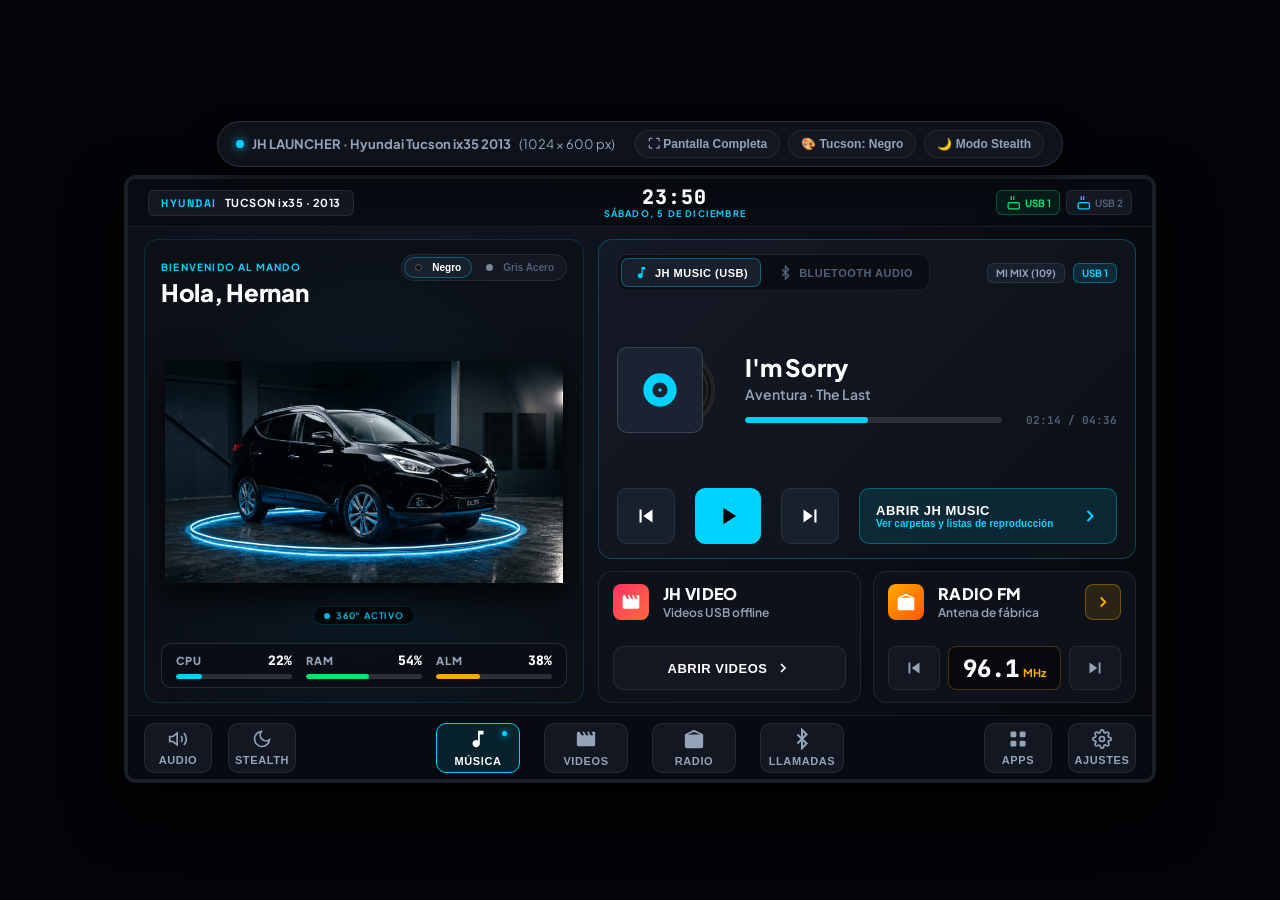
==== commit 77ee9ae0: "feat: feedback de carga inmediato en controles y etiqueta ALM en telemetria" ====
--- a/index.html
+++ b/index.html
@@ -127,7 +127,7 @@
 
           <div class="hw-chip-stat">
             <div class="hw-chip-top">
-              <span class="hw-lbl">RAM (1.1 / 2 GB)</span>
+              <span class="hw-lbl">RAM</span>
               <span class="hw-val" id="subRamVal">54%</span>
             </div>
             <div class="hw-progress-track"><div class="hw-progress-fill ram-fill" id="subRamFill" style="width: 54%;"></div></div>
@@ -135,7 +135,7 @@
 
           <div class="hw-chip-stat">
             <div class="hw-chip-top">
-              <span class="hw-lbl">ALMACENAMIENTO</span>
+              <span class="hw-lbl" title="Almacenamiento interno">ALM</span>
               <span class="hw-val" id="subStorageVal">38%</span>
             </div>
             <div class="hw-progress-track"><div class="hw-progress-fill storage-fill" id="subStorageFill" style="width: 38%;"></div></div>
--- a/style.css
+++ b/style.css
@@ -360,19 +360,18 @@
   opacity: 0.5;
 }
 
-/* DEMO 2: MINI TELEMETRÍA BAJO EL AUTO */
+/* DEMO 2: MINI TELEMETRÍA BAJO EL AUTO (LETRA GRANDE Y LEGIBLE AUTOMOTRIZ) */
 .vehicle-hw-bar {
   display: grid;
   grid-template-columns: 1fr 1fr 1fr;
-  grid-gap: 12px;
-  gap: 12px;
-  background: rgba(10, 13, 20, 0.7);
-  border: 1px solid var(--border-subtle);
-  border-radius: 8px;
-  padding: 6px 12px;
+  grid-gap: 14px;
+  background: rgba(10, 14, 22, 0.85);
+  border: 1px solid rgba(255, 255, 255, 0.12);
+  border-radius: 10px;
+  padding: 8px 14px;
   cursor: pointer;
   transition: all 0.15s ease;
-  margin-top: 4px;
+  margin-top: 6px;
 }
 
 .vehicle-hw-bar:hover {
@@ -387,34 +386,36 @@
 .hw-chip-top {
   display: flex;
   justify-content: space-between;
-  align-items: baseline;
-  margin-bottom: 4px;
+  align-items: center;
+  margin-bottom: 5px;
 }
 
 .hw-lbl {
-  font-size: 8px;
-  font-weight: 700;
-  color: var(--text-muted);
-  letter-spacing: 0.5px;
+  font-size: 11px;
+  font-weight: 800;
+  color: #94a3b8;
+  letter-spacing: 0.8px;
+  white-space: nowrap;
 }
 
 .hw-val {
   font-family: 'JetBrains Mono', monospace;
-  font-size: 10px;
-  font-weight: 700;
-  color: #fff;
+  font-size: 13px;
+  font-weight: 800;
+  color: #ffffff;
+  white-space: nowrap;
 }
 
 .hw-progress-track {
-  height: 3px;
-  background: rgba(255, 255, 255, 0.1);
-  border-radius: 2px;
+  height: 5px;
+  background: rgba(255, 255, 255, 0.14);
+  border-radius: 3px;
   overflow: hidden;
 }
 
 .hw-progress-fill {
   height: 100%;
-  border-radius: 2px;
+  border-radius: 3px;
   transition: width 0.5s ease;
 }
 
@@ -423,8 +424,8 @@
 .storage-fill { background: var(--accent-amber); }
 
 .hw-icon {
-  width: 14px;
-  height: 14px;
+  width: 15px;
+  height: 15px;
   color: var(--accent-cyan);
 }
 
@@ -918,6 +919,27 @@
   height: 28px;
 }
 
+@keyframes spinLoading {
+  0% { transform: rotate(0deg); }
+  100% { transform: rotate(360deg); }
+}
+
+.icon-music-spinner {
+  width: 28px;
+  height: 28px;
+  animation: spinLoading 0.75s linear infinite;
+}
+
+@keyframes pulseLoadingBtn {
+  0%, 100% { transform: scale(1); filter: brightness(1); }
+  50% { transform: scale(0.95); filter: brightness(1.25); }
+}
+
+.play-btn-giant.loading-pulse {
+  animation: pulseLoadingBtn 0.8s ease-in-out infinite !important;
+  background: #38bdf8 !important;
+}
+
 .open-app-btn-giant {
   flex: 1;
   height: 56px;
@@ -975,45 +997,59 @@
 .sub-card-content {
   display: flex;
   align-items: center;
-  gap: 10px;
+}
+
+.sub-card-content .app-badge-icon {
+  margin-right: 14px;
+  flex-shrink: 0;
+  width: 36px;
+  height: 36px;
+}
+.sub-card-content .app-badge-icon svg {
+  width: 20px;
+  height: 20px;
 }
 
 .sub-card-title {
   display: flex;
   flex-direction: column;
+  justify-content: center;
 }
 
 .sub-name {
-  font-size: 14px;
+  font-size: 16px;
   font-weight: 800;
   color: #fff;
+  letter-spacing: 0.3px;
+  line-height: 1.2;
 }
 
 .sub-desc {
-  font-size: 9px;
+  font-size: 12px;
   font-weight: 600;
-  color: var(--text-muted);
+  color: #94a3b8;
+  margin-top: 3px;
+  line-height: 1.2;
 }
 
 .radio-open-btn {
-  width: 34px;
-  height: 34px;
+  width: 36px;
+  height: 36px;
   background: rgba(255, 170, 0, 0.12);
   border-color: rgba(255, 170, 0, 0.35);
   color: var(--accent-amber);
   border-radius: 8px;
 }
 .radio-open-btn svg {
-  width: 16px;
-  height: 16px;
+  width: 18px;
+  height: 18px;
 }
 
 /* SINTONIZADOR DIRECTO ANTERIOR / SIGUIENTE (ZERO LAYER) */
 .radio-tune-row {
   display: flex;
   align-items: center;
-  gap: 8px;
-  margin-top: 6px;
+  margin-top: 8px;
 }
 
 .radio-tune-row > * {
@@ -1049,7 +1085,6 @@
   display: flex;
   align-items: baseline;
   justify-content: center;
-  gap: 4px;
   cursor: pointer;
   transition: border-color 0.15s ease;
 }
@@ -1059,14 +1094,15 @@
 
 .radio-freq-num {
   font-family: 'JetBrains Mono', monospace;
-  font-size: 22px;
+  font-size: 24px;
   font-weight: 800;
   color: #fff;
   line-height: 44px;
+  margin-right: 4px;
 }
 
 .radio-freq-unit {
-  font-size: 9px;
+  font-size: 11px;
   font-weight: 700;
   color: var(--accent-amber);
 }
@@ -1074,16 +1110,18 @@
 .sub-launch-pill {
   height: 44px;
   width: 100%;
-  font-size: 11px;
+  font-size: 13px;
   font-weight: 800;
   letter-spacing: 0.5px;
-  gap: 8px;
   background: var(--bg-surface-2);
-  margin-top: 6px;
+  margin-top: 8px;
+}
+.sub-launch-pill span {
+  margin-right: 8px;
 }
 .sub-launch-pill svg {
-  width: 14px;
-  height: 14px;
+  width: 16px;
+  height: 16px;
 }
 
 /* --------------------------------------------------------------------------
@@ -1143,16 +1181,17 @@
 }
 
 .dock-icon-btn {
-  width: 82px;
+  width: 84px;
 }
 .dock-icon-btn svg {
-  width: 20px;
-  height: 20px;
+  width: 22px;
+  height: 22px;
 }
 .dock-icon-btn span {
-  font-size: 9px;
-  font-weight: 700;
-  letter-spacing: 0.5px;
+  font-size: 11px;
+  font-weight: 800;
+  letter-spacing: 0.6px;
+  margin-top: 2px;
 }
 
 .dock-icon-btn.active {
@@ -1172,16 +1211,18 @@
 }
 
 .dock-action-btn {
-  width: 66px;
+  width: 68px;
 }
 .dock-action-btn svg {
-  width: 18px;
-  height: 18px;
+  width: 20px;
+  height: 20px;
   color: var(--text-secondary);
 }
 .dock-action-btn span {
-  font-size: 9px;
-  font-weight: 700;
+  font-size: 11px;
+  font-weight: 800;
+  letter-spacing: 0.6px;
+  margin-top: 2px;
 }
 
 .dock-icon-btn:active, .dock-action-btn:active {
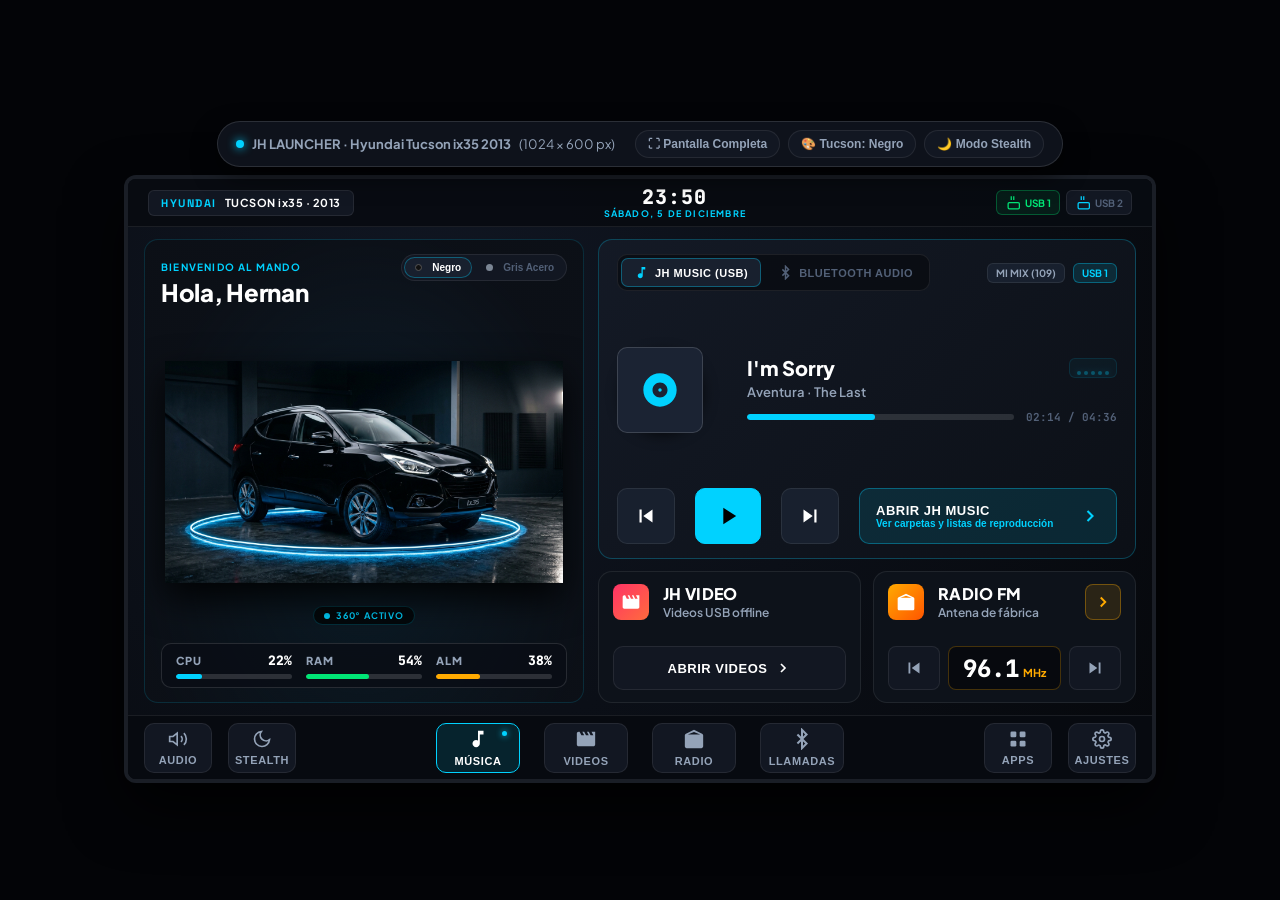
==== commit e4d7351a: "fix: ancho flexible y truncado eliptico para titulos largos de canciones" ====
--- a/index.html
+++ b/index.html
@@ -176,7 +176,26 @@
           <!-- CONTENIDO MUSICAL EXPANDIDO -->
           <div class="media-now-playing-large">
             <div class="album-art-box-large">
-              <div class="vinyl-disc-large" id="vinylDisc"></div>
+              <div class="vinyl-disc-large" id="vinylDisc">
+                <svg viewBox="0 0 100 100" class="vinyl-svg">
+                  <!-- Base del disco -->
+                  <circle cx="50" cy="50" r="48" fill="#111622" stroke="rgba(0, 210, 255, 0.5)" stroke-width="1.5" />
+                  <!-- Surcos concéntricos con relieve -->
+                  <circle cx="50" cy="50" r="41" fill="none" stroke="rgba(255, 255, 255, 0.35)" stroke-width="1.3" stroke-dasharray="10 4 14 5" />
+                  <circle cx="50" cy="50" r="35" fill="none" stroke="rgba(0, 210, 255, 0.45)" stroke-width="1.2" stroke-dasharray="16 6 8 4" />
+                  <circle cx="50" cy="50" r="29" fill="none" stroke="rgba(255, 255, 255, 0.3)" stroke-width="1.3" stroke-dasharray="8 3 18 6" />
+                  <circle cx="50" cy="50" r="23" fill="none" stroke="rgba(0, 210, 255, 0.4)" stroke-width="1.2" stroke-dasharray="12 5 6 3" />
+                  <!-- Haces de luz reflectiva en cruz (hacen evidente el giro en 360°) -->
+                  <path d="M50 50 L14 14 A48 48 0 0 1 42 3 Z" fill="rgba(255, 255, 255, 0.28)" />
+                  <path d="M50 50 L86 86 A48 48 0 0 1 58 97 Z" fill="rgba(255, 255, 255, 0.28)" />
+                  <!-- Etiqueta central azul -->
+                  <circle cx="50" cy="50" r="16" fill="#0066ff" stroke="#00d2ff" stroke-width="2" />
+                  <!-- Agujero central -->
+                  <circle cx="50" cy="50" r="4.5" fill="#080b12" stroke="#ffffff" stroke-width="1" />
+                  <!-- Marca reflectiva que rota -->
+                  <circle cx="50" cy="39" r="2.5" fill="#ffffff" />
+                </svg>
+              </div>
               <div class="art-cover-large" id="musicArtCover">
                 <svg viewBox="0 0 24 24" fill="currentColor" class="art-placeholder-icon">
                   <path d="M12 2C6.48 2 2 6.48 2 12s4.48 10 10 10 10-4.48 10-10S17.52 2 12 2zm0 14.5c-2.49 0-4.5-2.01-4.5-4.5S9.51 7.5 12 7.5s4.5 2.01 4.5 4.5-2.01 4.5-4.5 4.5zm0-5.5c-.55 0-1 .45-1 1s.45 1 1 1 1-.45 1-1-.45-1-1-1z"/>
@@ -185,7 +204,17 @@
             </div>
             
             <div class="media-meta-large">
-              <div class="track-title-large" id="trackTitle">I'm Sorry</div>
+              <div class="track-title-row">
+                <div class="track-title-large" id="trackTitle">I'm Sorry</div>
+                <!-- Ecualizador de Barras Saltarinas de Audio -->
+                <div class="audio-wave-eq" id="audioWaveEq" title="Reproduciendo audio">
+                  <span class="eq-bar"></span>
+                  <span class="eq-bar"></span>
+                  <span class="eq-bar"></span>
+                  <span class="eq-bar"></span>
+                  <span class="eq-bar"></span>
+                </div>
+              </div>
               <div class="track-artist-large" id="trackArtist">Aventura · The Last</div>
               
               <!-- Barra de progreso amplia -->
--- a/style.css
+++ b/style.css
@@ -761,29 +761,36 @@
   position: relative;
   width: 86px;
   height: 86px;
-  margin-right: 24px;
+  margin-right: 26px;
   flex-shrink: 0;
 }
 
 .vinyl-disc-large {
   position: absolute;
   top: 4px;
-  right: -12px;
+  left: 6px;
   width: 78px;
   height: 78px;
   border-radius: 50%;
-  background: repeating-radial-gradient(circle, #222 0, #222 2px, #111 3px, #111 5px);
-  border: 1px solid rgba(255,255,255,0.12);
+  box-shadow: 0 4px 16px rgba(0, 0, 0, 0.85);
   z-index: 1;
-  transition: transform 0.5s ease;
+  transition: transform 0.5s cubic-bezier(0.34, 1.4, 0.64, 1);
+  transform: translateX(0);
+}
+
+.vinyl-svg {
+  width: 100%;
+  height: 100%;
+  display: block;
 }
 
 .vinyl-disc-large.spinning {
-  animation: spinRecord 4s linear infinite;
+  animation: spinRecord 2.8s linear infinite;
 }
 
 @keyframes spinRecord {
-  100% { transform: rotate(360deg); }
+  0% { transform: translateX(20px) rotate(0deg); }
+  100% { transform: translateX(20px) rotate(360deg); }
 }
 
 .art-cover-large {
@@ -813,8 +820,57 @@
   min-width: 0;
 }
 
+.track-title-row {
+  display: flex;
+  align-items: center;
+  justify-content: space-between;
+  gap: 10px;
+  width: 100%;
+  min-width: 0;
+}
+
+.audio-wave-eq {
+  display: flex;
+  align-items: flex-end;
+  gap: 3px;
+  height: 20px;
+  padding: 2px 7px;
+  background: rgba(0, 210, 255, 0.12);
+  border: 1px solid rgba(0, 210, 255, 0.35);
+  border-radius: 6px;
+  flex-shrink: 0;
+  opacity: 0.35;
+  transition: opacity 0.25s ease;
+}
+
+.audio-wave-eq.playing {
+  opacity: 1;
+}
+
+.eq-bar {
+  width: 4px;
+  height: 4px;
+  background: var(--accent-cyan);
+  border-radius: 2px;
+  box-shadow: 0 0 6px rgba(0, 210, 255, 0.6);
+  transition: height 0.15s ease;
+}
+
+.audio-wave-eq.playing .eq-bar:nth-child(1) { animation: eqBounce 0.55s infinite alternate ease-in-out; }
+.audio-wave-eq.playing .eq-bar:nth-child(2) { animation: eqBounce 0.8s infinite alternate ease-in-out 0.15s; }
+.audio-wave-eq.playing .eq-bar:nth-child(3) { animation: eqBounce 0.45s infinite alternate ease-in-out 0.3s; }
+.audio-wave-eq.playing .eq-bar:nth-child(4) { animation: eqBounce 0.7s infinite alternate ease-in-out 0.1s; }
+.audio-wave-eq.playing .eq-bar:nth-child(5) { animation: eqBounce 0.9s infinite alternate ease-in-out 0.25s; }
+
+@keyframes eqBounce {
+  0% { height: 3px; }
+  100% { height: 16px; }
+}
+
 .track-title-large {
-  font-size: 24px;
+  flex: 1;
+  min-width: 0;
+  font-size: 20px;
   font-weight: 800;
   color: #fff;
   white-space: nowrap;
@@ -824,13 +880,14 @@
 }
 
 .track-artist-large {
-  font-size: 14px;
+  font-size: 13px;
   font-weight: 600;
   color: var(--text-secondary);
-  margin-top: 3px;
+  margin-top: 4px;
   white-space: nowrap;
   overflow: hidden;
   text-overflow: ellipsis;
+  width: 100%;
 }
 
 .playback-progress-row {
@@ -838,6 +895,7 @@
   display: flex;
   align-items: center;
   gap: 12px;
+  width: 100%;
 }
 
 .progress-bar-bg {
@@ -846,7 +904,6 @@
   background: rgba(255, 255, 255, 0.12);
   border-radius: 3px;
   overflow: hidden;
-  margin-right: 12px;
 }
 
 .progress-bar-fill {
@@ -860,6 +917,8 @@
   font-size: 11px;
   font-weight: 700;
   color: var(--text-muted);
+  white-space: nowrap;
+  flex-shrink: 0;
 }
 
 /* BOTONES TÁCTILES GIGANTES ZERO LAYER (60px DE ALTURA) */
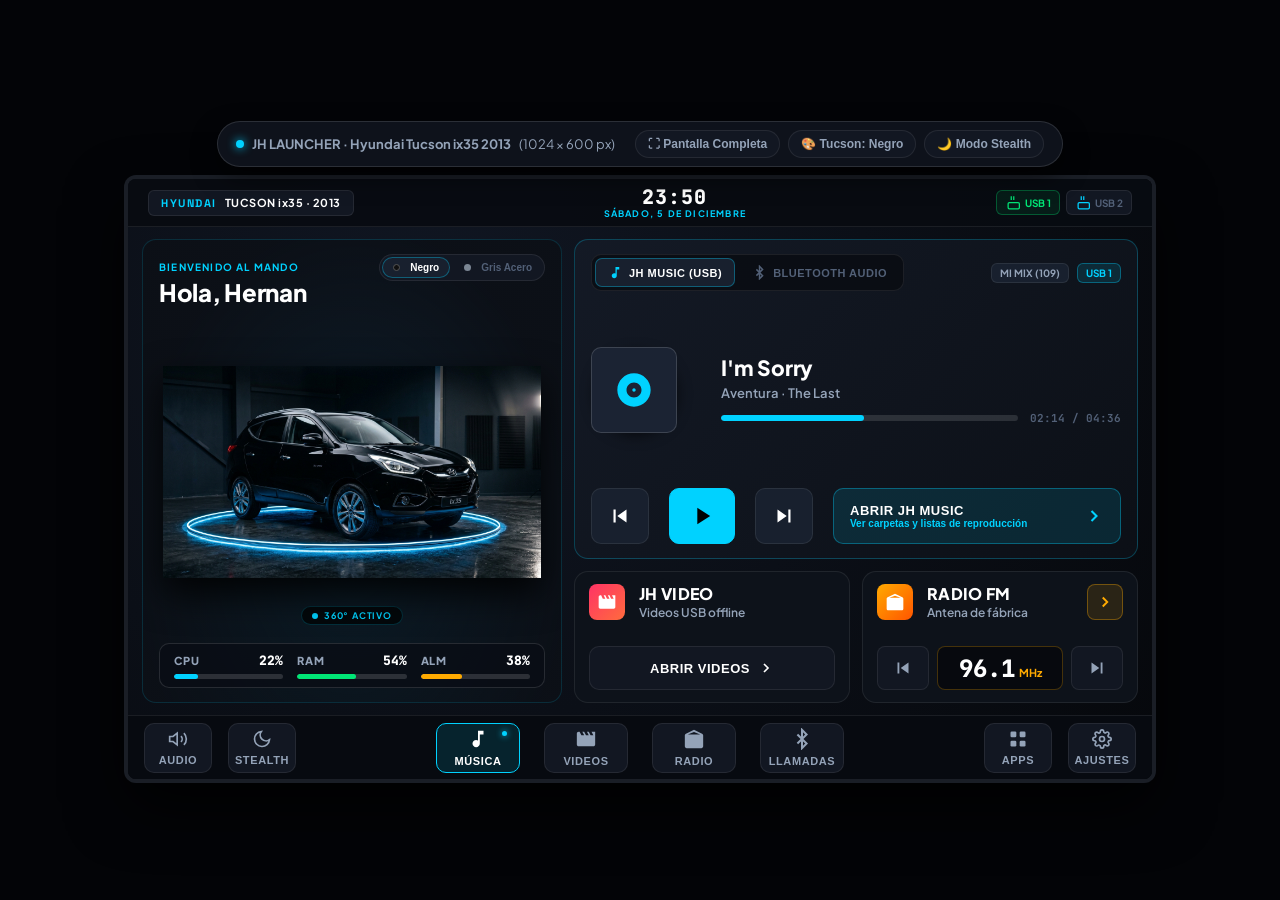
==== commit 569441fc: "fix: remover barras de ecualizador y garantizar elipsis en titulo" ====
--- a/index.html
+++ b/index.html
@@ -204,17 +204,7 @@
             </div>
             
             <div class="media-meta-large">
-              <div class="track-title-row">
-                <div class="track-title-large" id="trackTitle">I'm Sorry</div>
-                <!-- Ecualizador de Barras Saltarinas de Audio -->
-                <div class="audio-wave-eq" id="audioWaveEq" title="Reproduciendo audio">
-                  <span class="eq-bar"></span>
-                  <span class="eq-bar"></span>
-                  <span class="eq-bar"></span>
-                  <span class="eq-bar"></span>
-                  <span class="eq-bar"></span>
-                </div>
-              </div>
+              <div class="track-title-large" id="trackTitle">I'm Sorry</div>
               <div class="track-artist-large" id="trackArtist">Aventura · The Last</div>
               
               <!-- Barra de progreso amplia -->
--- a/style.css
+++ b/style.css
@@ -461,11 +461,13 @@
    -------------------------------------------------------------------------- */
 .dashboard-body {
   height: var(--main-body-height);
-  padding: 12px 16px;
+  padding: 12px 14px;
   display: grid;
-  grid-template-columns: 440px 1fr;
-  gap: 14px;
+  grid-template-columns: 420px minmax(0, 1fr);
+  gap: 12px;
   z-index: 10;
+  width: 100%;
+  box-sizing: border-box;
 }
 
 /* Estilos de Tarjeta Base (GPU-Friendly: sin box-shadows borrosas pesadas) */
@@ -627,21 +629,30 @@
   flex-direction: column;
   gap: 12px;
   height: 100%;
+  min-width: 0;
+  width: 100%;
+  overflow: hidden;
 }
 
 /* 1. TARJETA PROTAGONISTA: JH MUSIC (PANEL ALTO ~320px) */
 .music-app-card {
   height: 320px;
-  padding: 14px 18px;
+  padding: 14px 16px;
   background: linear-gradient(135deg, rgba(20, 26, 38, 0.98) 0%, rgba(12, 16, 23, 0.98) 100%);
   border-color: rgba(0, 210, 255, 0.25);
   justify-content: space-between;
+  width: 100%;
+  min-width: 0;
+  box-sizing: border-box;
 }
 
 .music-card-header {
   display: flex;
   justify-content: space-between;
   align-items: center;
+  width: 100%;
+  min-width: 0;
+  gap: 8px;
 }
 
 .app-brand-lockup {
@@ -818,65 +829,20 @@
   flex: 1;
   overflow: hidden;
   min-width: 0;
-}
-
-.track-title-row {
-  display: flex;
-  align-items: center;
-  justify-content: space-between;
-  gap: 10px;
   width: 100%;
-  min-width: 0;
-}
-
-.audio-wave-eq {
-  display: flex;
-  align-items: flex-end;
-  gap: 3px;
-  height: 20px;
-  padding: 2px 7px;
-  background: rgba(0, 210, 255, 0.12);
-  border: 1px solid rgba(0, 210, 255, 0.35);
-  border-radius: 6px;
-  flex-shrink: 0;
-  opacity: 0.35;
-  transition: opacity 0.25s ease;
-}
-
-.audio-wave-eq.playing {
-  opacity: 1;
-}
-
-.eq-bar {
-  width: 4px;
-  height: 4px;
-  background: var(--accent-cyan);
-  border-radius: 2px;
-  box-shadow: 0 0 6px rgba(0, 210, 255, 0.6);
-  transition: height 0.15s ease;
-}
-
-.audio-wave-eq.playing .eq-bar:nth-child(1) { animation: eqBounce 0.55s infinite alternate ease-in-out; }
-.audio-wave-eq.playing .eq-bar:nth-child(2) { animation: eqBounce 0.8s infinite alternate ease-in-out 0.15s; }
-.audio-wave-eq.playing .eq-bar:nth-child(3) { animation: eqBounce 0.45s infinite alternate ease-in-out 0.3s; }
-.audio-wave-eq.playing .eq-bar:nth-child(4) { animation: eqBounce 0.7s infinite alternate ease-in-out 0.1s; }
-.audio-wave-eq.playing .eq-bar:nth-child(5) { animation: eqBounce 0.9s infinite alternate ease-in-out 0.25s; }
-
-@keyframes eqBounce {
-  0% { height: 3px; }
-  100% { height: 16px; }
 }
 
 .track-title-large {
-  flex: 1;
-  min-width: 0;
-  font-size: 20px;
+  font-size: 21px;
   font-weight: 800;
   color: #fff;
   white-space: nowrap;
   overflow: hidden;
   text-overflow: ellipsis;
   letter-spacing: -0.2px;
+  width: 100%;
+  max-width: 100%;
+  display: block;
 }
 
 .track-artist-large {
@@ -888,6 +854,8 @@
   overflow: hidden;
   text-overflow: ellipsis;
   width: 100%;
+  max-width: 100%;
+  display: block;
 }
 
 .playback-progress-row {
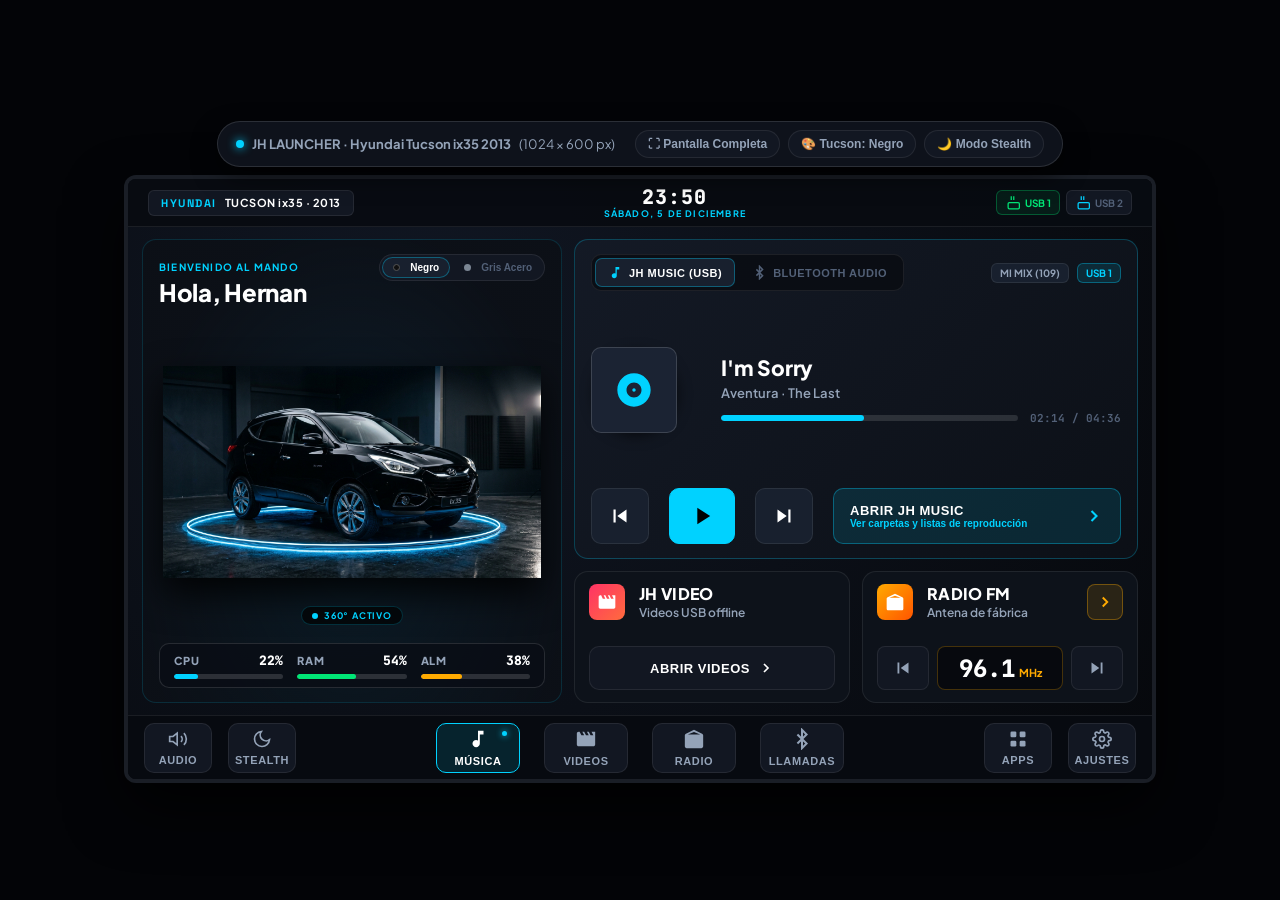
==== commit c31e30d9: "feat: implementar gestos a ciegas en el auto y eliminar avisos toast molestos" ====
--- a/index.html
+++ b/index.html
@@ -101,8 +101,8 @@
           </div>
         </div>
 
-        <!-- ESCENARIO DEL TUCSON 2013 ROTATORIO SUAVE -->
-        <div class="turntable-stage" id="turntableStage" title="Rotación suave continua 360°">
+        <!-- ESCENARIO DEL TUCSON 2013 ROTATORIO SUAVE & TOUCHPAD GESTOS A CIEGAS -->
+        <div class="turntable-stage" id="turntableStage" title="Touchpad de gestos a ciegas & Rotación 360°">
           <!-- Imagen del Hyundai Tucson ix35 2013 -->
           <div class="car-render-container" id="carRenderContainer">
             <img id="carImage" src="assets/tucson2013_black_front.jpg" alt="Hyundai Tucson ix35 2013" draggable="false">
@@ -112,6 +112,14 @@
           <div class="ambient-spin-badge">
             <span class="spin-dot"></span>
             <span>360° ACTIVO</span>
+          </div>
+
+          <!-- HUD Flotante de Gestos a Ciegas (3.7 Blind Touch) -->
+          <div class="blind-gesture-hud" id="blindGestureHud">
+            <div class="gesture-hud-circle">
+              <div class="gesture-hud-icon" id="gestureHudIcon"></div>
+              <div class="gesture-hud-label" id="gestureHudLabel"></div>
+            </div>
           </div>
         </div>
 
--- a/style.css
+++ b/style.css
@@ -571,6 +571,8 @@
   align-items: center;
   justify-content: center;
   margin: 6px 0;
+  touch-action: none;
+  cursor: grab;
 }
 
 .car-render-container {
@@ -606,6 +608,8 @@
   padding: 3px 10px;
   border-radius: 12px;
   letter-spacing: 0.8px;
+  pointer-events: none;
+  z-index: 5;
 }
 
 .spin-dot {
@@ -619,6 +623,65 @@
 @keyframes pulseDot {
   0%, 100% { opacity: 0.4; }
   50% { opacity: 1; }
+}
+
+/* 3.7. HUD FLOTANTE DE GESTOS A CIEGAS (BLIND TOUCH HUD) */
+.blind-gesture-hud {
+  position: absolute;
+  top: 0;
+  left: 0;
+  width: 100%;
+  height: 100%;
+  display: flex;
+  align-items: center;
+  justify-content: center;
+  pointer-events: none;
+  z-index: 25;
+  opacity: 0;
+  transform: scale(0.82);
+  transition: opacity 0.18s ease-out, transform 0.18s cubic-bezier(0.18, 0.89, 0.32, 1.25);
+}
+
+.blind-gesture-hud.active {
+  opacity: 1;
+  transform: scale(1);
+}
+
+.gesture-hud-circle {
+  background: rgba(8, 12, 20, 0.92);
+  border: 2px solid var(--accent-cyan);
+  box-shadow: 0 0 30px rgba(0, 210, 255, 0.45), inset 0 0 15px rgba(0, 210, 255, 0.2);
+  border-radius: 50%;
+  width: 108px;
+  height: 108px;
+  display: flex;
+  flex-direction: column;
+  align-items: center;
+  justify-content: center;
+  gap: 3px;
+  backdrop-filter: blur(8px);
+}
+
+.gesture-hud-icon {
+  display: flex;
+  align-items: center;
+  justify-content: center;
+  color: var(--accent-cyan);
+}
+
+.gesture-hud-icon svg {
+  width: 36px;
+  height: 36px;
+  fill: currentColor;
+}
+
+.gesture-hud-label {
+  font-family: 'Space Grotesk', sans-serif;
+  font-size: 10px;
+  font-weight: 800;
+  letter-spacing: 1.2px;
+  color: #ffffff;
+  text-transform: uppercase;
 }
 
 /* --------------------------------------------------------------------------
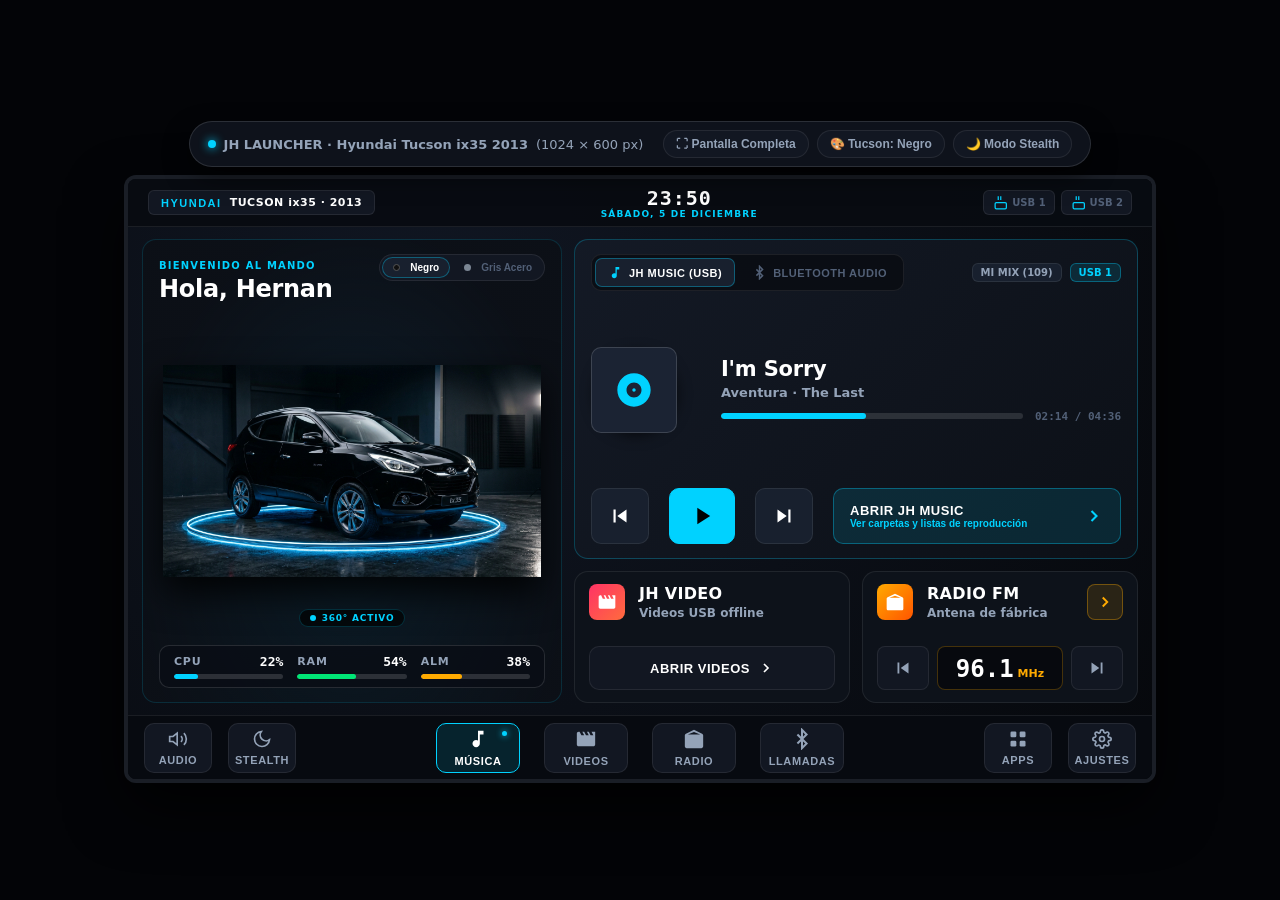
==== commit 50c11e95: "feat: deteccion real y dinamica de pendrives USB 1 y USB 2 en barra superior" ====
--- a/index.html
+++ b/index.html
@@ -5,11 +5,7 @@
   <meta name="viewport" content="width=device-width, initial-scale=1.0">
   <title>JH LAUNCHER · Hyundai Tucson ix35 2013</title>
   
-  <!-- Tipografía automotriz de alta gama -->
-  <link rel="preconnect" href="https://fonts.googleapis.com">
-  <link rel="preconnect" href="https://fonts.gstatic.com" crossorigin>
-  <link href="https://fonts.googleapis.com/css2?family=Plus+Jakarta+Sans:wght@400;500;600;700;800&family=Space+Grotesk:wght@600;700&family=JetBrains+Mono:wght@500;700;800&display=swap" rel="stylesheet">
-  
+  <!-- Tipografía empaquetada localmente en fonts/ (100% offline, sin bloquear el arranque) -->
   <link rel="stylesheet" href="style.css">
 </head>
 <body class="theme-night">
@@ -62,13 +58,13 @@
       <div class="status-col right">
         <!-- Indicadores de Pendrives USB -->
         <div class="usb-status-group">
-          <div class="usb-tag active" id="usb1Badge" title="Pendrive USB 1 montado">
+          <div class="usb-tag muted" id="usb1Badge" title="Puerto USB 1">
             <svg class="hw-icon" viewBox="0 0 24 24" fill="none" stroke="currentColor" stroke-width="2">
               <path d="M10 2v6m4-6v6m-7 4h14a2 2 0 0 1 2 2v6a2 2 0 0 1-2 2H7a2 2 0 0 1-2-2v-6a2 2 0 0 1 2-2z"/>
             </svg>
             <span>USB 1</span>
           </div>
-          <div class="usb-tag muted" id="usb2Badge" title="Puerto USB 2 disponible">
+          <div class="usb-tag muted" id="usb2Badge" title="Puerto USB 2">
             <svg class="hw-icon" viewBox="0 0 24 24" fill="none" stroke="currentColor" stroke-width="2">
               <path d="M10 2v6m4-6v6m-7 4h14a2 2 0 0 1 2 2v6a2 2 0 0 1-2 2H7a2 2 0 0 1-2-2v-6a2 2 0 0 1 2-2z"/>
             </svg>
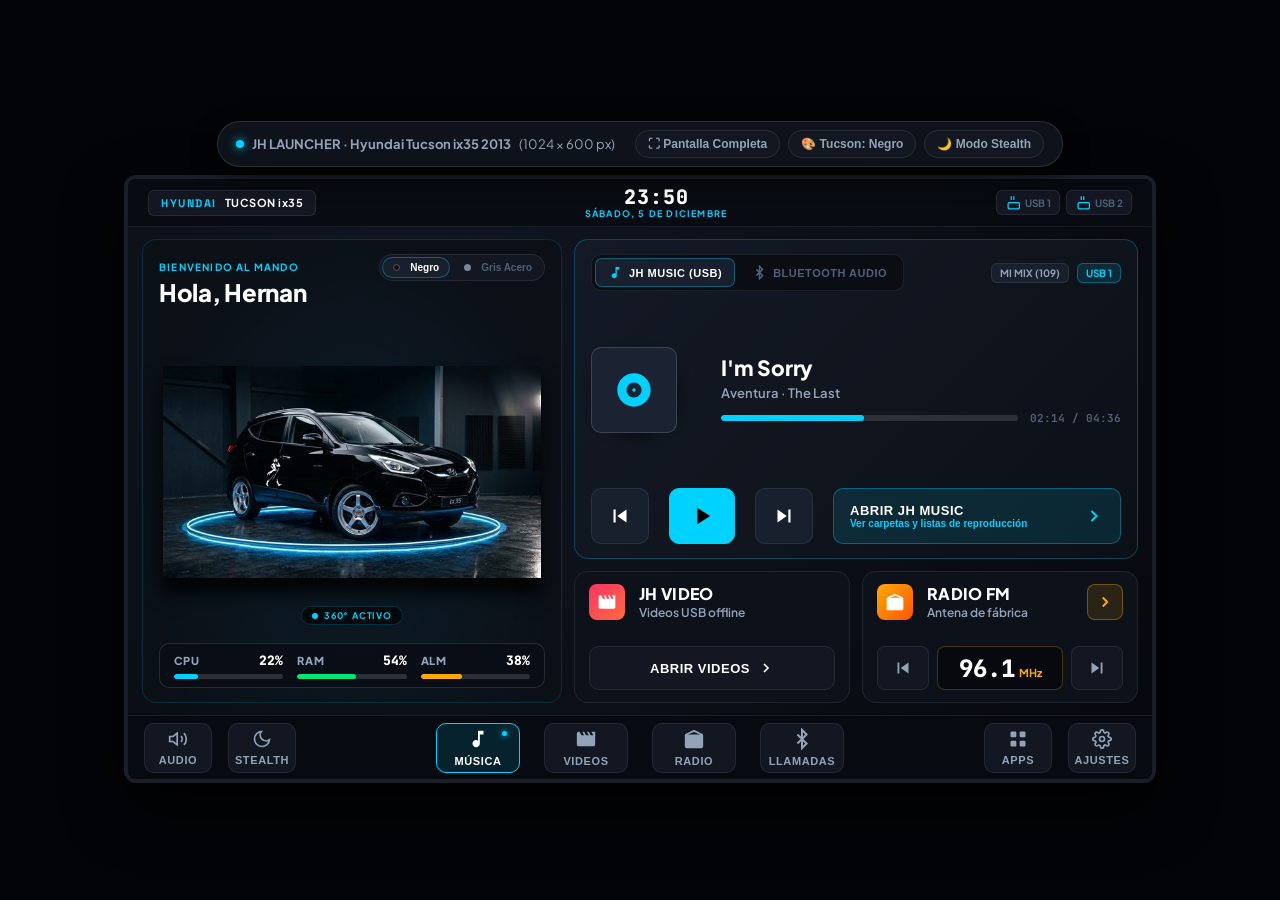
==== commit 1ded94d2: "feat: JH LAUNCHER v1.6.5 - sin botón ABIERTAS, cabecera sin año y documentación al día - Se quita el" ====
--- a/index.html
+++ b/index.html
@@ -46,7 +46,7 @@
       <div class="status-col left">
         <div class="brand-pill">
           <span class="brand-logo-icon">HYUNDAI</span>
-          <span class="model-badge">TUCSON ix35 · 2013</span>
+          <span class="model-badge">TUCSON ix35</span>
         </div>
       </div>
 
--- a/style.css
+++ b/style.css
@@ -3,6 +3,19 @@
    Diseño Automotriz de Gama Alta (Obsidian Luxury & Zero Layer Edition)
    Optimizado para GPU Mali-400 y Chip Autochips AC8227L
    ========================================================================== */
+
+/* Tipografías locales (sin Google Fonts: el radio funciona offline y una
+   petición de red colgada bloqueaba el primer render del launcher) */
+@font-face { font-family: 'Plus Jakarta Sans'; font-weight: 400; font-display: swap; src: url('fonts/plus-jakarta-sans-latin-400-normal.woff2') format('woff2'); }
+@font-face { font-family: 'Plus Jakarta Sans'; font-weight: 500; font-display: swap; src: url('fonts/plus-jakarta-sans-latin-500-normal.woff2') format('woff2'); }
+@font-face { font-family: 'Plus Jakarta Sans'; font-weight: 600; font-display: swap; src: url('fonts/plus-jakarta-sans-latin-600-normal.woff2') format('woff2'); }
+@font-face { font-family: 'Plus Jakarta Sans'; font-weight: 700; font-display: swap; src: url('fonts/plus-jakarta-sans-latin-700-normal.woff2') format('woff2'); }
+@font-face { font-family: 'Plus Jakarta Sans'; font-weight: 800; font-display: swap; src: url('fonts/plus-jakarta-sans-latin-800-normal.woff2') format('woff2'); }
+@font-face { font-family: 'JetBrains Mono'; font-weight: 500; font-display: swap; src: url('fonts/jetbrains-mono-latin-500-normal.woff2') format('woff2'); }
+@font-face { font-family: 'JetBrains Mono'; font-weight: 700; font-display: swap; src: url('fonts/jetbrains-mono-latin-700-normal.woff2') format('woff2'); }
+@font-face { font-family: 'JetBrains Mono'; font-weight: 800; font-display: swap; src: url('fonts/jetbrains-mono-latin-800-normal.woff2') format('woff2'); }
+@font-face { font-family: 'Space Grotesk'; font-weight: 600; font-display: swap; src: url('fonts/space-grotesk-latin-600-normal.woff2') format('woff2'); }
+@font-face { font-family: 'Space Grotesk'; font-weight: 700; font-display: swap; src: url('fonts/space-grotesk-latin-700-normal.woff2') format('woff2'); }
 
 :root {
   /* Paleta cromática OEM Luxury */
@@ -589,7 +602,10 @@
   max-width: 98%;
   max-height: 290px;
   object-fit: contain;
-  filter: drop-shadow(0 15px 18px rgba(0,0,0,0.9));
+  /* box-shadow en vez de filter: drop-shadow. Las fotos son JPG opacos, así que
+     el resultado es igual, pero se rasteriza una vez en lugar de aplicar un
+     blur en GPU en cada frame de la transición (muy caro en Mali-400) */
+  box-shadow: 0 15px 18px rgba(0, 0, 0, 0.9);
   transition: opacity 0.35s ease-out, transform 0.35s ease-out;
   pointer-events: none;
 }
@@ -659,7 +675,6 @@
   align-items: center;
   justify-content: center;
   gap: 3px;
-  backdrop-filter: blur(8px);
 }
 
 .gesture-hud-icon {
